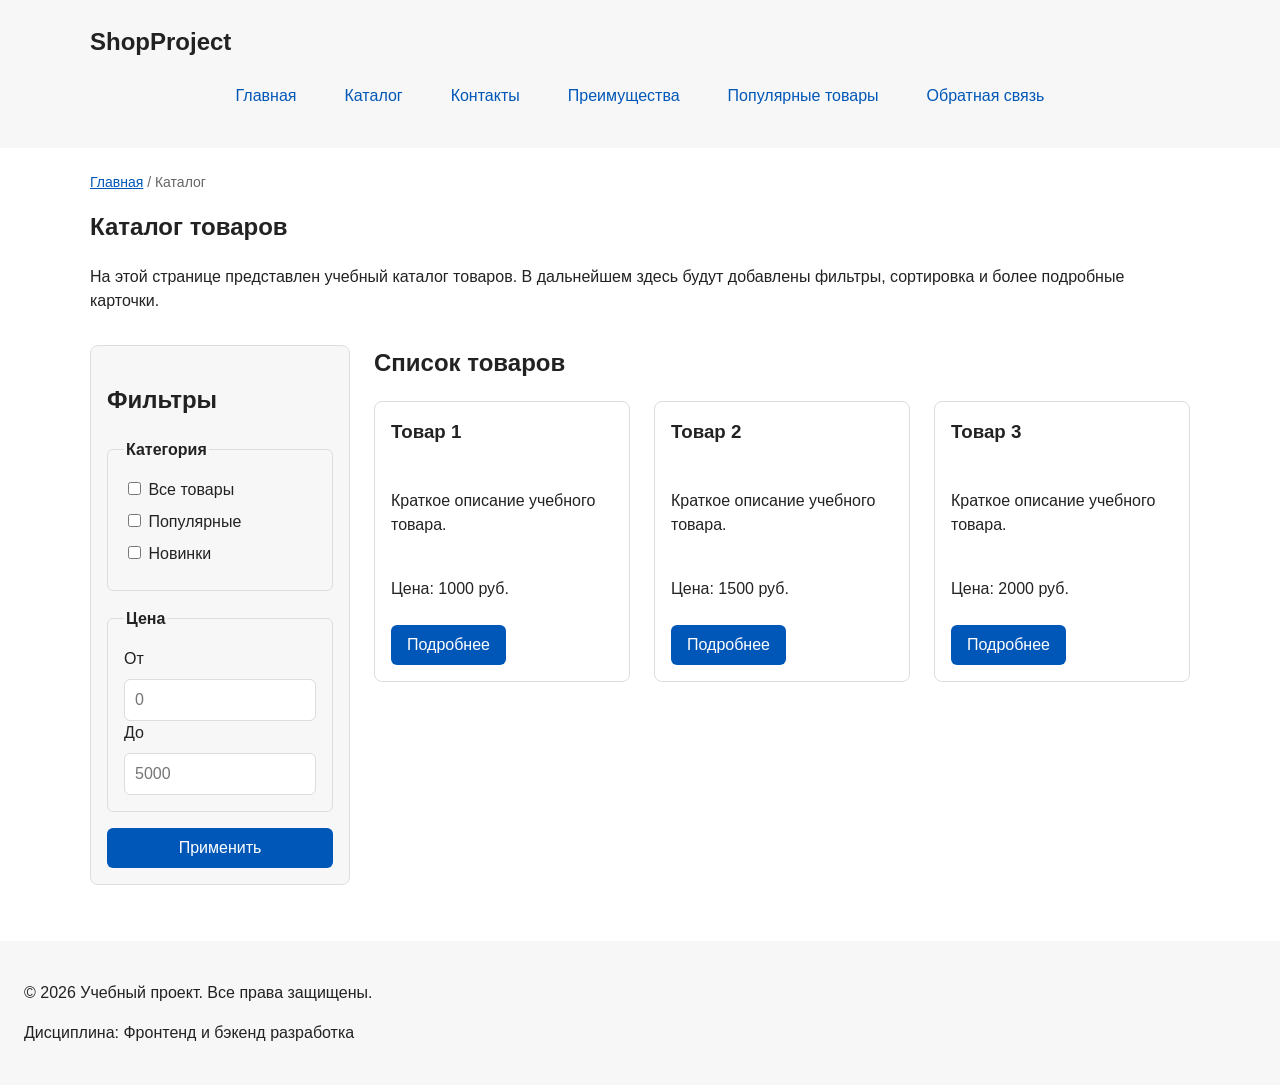
==== catalog.html @ 2428afde "refactor: apply BEM naming to CSS classes" ====
<!DOCTYPE html>
<html lang="ru">
<head>
    <meta property="og:type" content="website">
    <meta property="og:title" content="Учебный интернет-магазин">
    <meta property="og:description" content="Учебный frontend-проект интернет-магазина.">
    <meta property="og:image" content="https://voltic-7.github.io/kr1-html-css-shop/images/preview.jpg">

    <meta charset="UTF-8">
    <meta name="viewport" content="width=device-width, initial-scale=1.0">
    <meta name="description" content="Каталог товаров учебного интернет-магазина.">
    <title>Каталог товаров — Учебный интернет-магазин</title>
    <link rel="stylesheet" href="css/style.css">
</head>
<body>
<header>
    <div class="site-header">
        <a class="site-logo" href="index.html">ShopProject</a>

        <nav class="site-nav" aria-label="Основная навигация">
            <ul class="site-nav__list">
                <li class="site-nav__item"><a class="site-nav__link" href="index.html">Главная</a></li>
                <li class="site-nav__item"><a class="site-nav__link" href="catalog.html">Каталог</a></li>
                <li class="site-nav__item"><a class="site-nav__link" href="contacts.html">Контакты</a></li>
                <li class="site-nav__item"><a class="site-nav__link" href="index.html#advantages">Преимущества</a></li>
                <li class="site-nav__item"><a class="site-nav__link" href="index.html#popular">Популярные товары</a></li>
                <li class="site-nav__item"><a class="site-nav__link" href="index.html#contacts">Обратная связь</a></li>
            </ul>
        </nav>
    </div>
</header>

<main>
    <nav class="breadcrumbs" aria-label="Хлебные крошки">
        <a class="breadcrumbs__link" href="index.html">Главная</a>
        <span class="breadcrumbs__current">Каталог</span>
    </nav>

    <section class="section">
        <h1 class="section__title">Каталог товаров</h1>
        <p>
            На этой странице представлен учебный каталог товаров.
            В дальнейшем здесь будут добавлены фильтры, сортировка и более
            подробные карточки.
        </p>
    </section>

    <section class="catalog-layout">
        <aside class="catalog-filters">
            <h2>Фильтры</h2>

            <form class="filters-form" action="#" method="get">
                <fieldset>
                    <legend>Категория</legend>

                    <label class="filters-form__label">
                        <input type="checkbox" name="category" value="all">
                        Все товары
                    </label>

                    <label class="filters-form__label">
                        <input type="checkbox" name="category" value="popular">
                        Популярные
                    </label>

                    <label class="filters-form__label">
                        <input type="checkbox" name="category" value="new">
                        Новинки
                    </label>
                </fieldset>

                <fieldset>
                    <legend>Цена</legend>

                    <label class="filters-form__label" for="price-from">От</label>
                    <input id="price-from" name="price-from" type="number" min="0" placeholder="0">

                    <label class="filters-form__label" for="price-to">До</label>
                    <input id="price-to" name="price-to" type="number" min="0" placeholder="5000">
                </fieldset>

                <button class="button" type="submit">Применить</button>
            </form>
        </aside>

        <section class="catalog-products">
        <h2 class="section__title">Список товаров</h2>

            <div class="products-grid">
                <article class="product-card">
                    <h3 class="product-card__title">Товар 1</h3>
                    <p class="product-card__description">Краткое описание учебного товара.</p>
                    <p class="product-card__price">Цена: 1000 руб.</p>
                    <a class="button" href="index.html#popular">Подробнее</a>
                </article>

                <article class="product-card">
                    <h3 class="product-card__title">Товар 2</h3>
                    <p class="product-card__description">Краткое описание учебного товара.</p>
                    <p class="product-card__price">Цена: 1500 руб.</p>
                    <a class="button" href="index.html#popular">Подробнее</a>
                </article>

                <article class="product-card">
                    <h3 class="product-card__title">Товар 3</h3>
                    <p class="product-card__description">Краткое описание учебного товара.</p>
                    <p class="product-card__price">Цена: 2000 руб.</p>
                    <a class="button" href="index.html#popular">Подробнее</a>
                </article>
            </div>
        </section>
    </section>
</main>

<footer>
    <p>&copy; 2026 Учебный проект. Все права защищены.</p>
    <p>Дисциплина: Фронтенд и бэкенд разработка</p>
</footer>
</body>
</html>
---- css/style.css ----
/* ===============================
   1. Переменные проекта
   =============================== */

:root {
    --color-bg: #ffffff;
    --color-text: #222222;
    --color-muted: #666666;
    --color-primary: #0057b8;
    --color-primary-dark: #003f86;
    --color-border: #dddddd;
    --color-surface: #f7f7f7;
    --color-surface-accent: #eef5ff;
    --color-danger: #b00020;
    --color-success: #168a2f;
    --color-success-bg: #eefaf0;
    --color-white: #ffffff;

    --space-xs: 4px;
    --space-sm: 8px;
    --space-md: 16px;
    --space-lg: 24px;
    --space-xl: 32px;

    --radius-sm: 6px;
    --radius-md: 8px;
    --radius-lg: 12px;

    --container-width: 1100px;
}

/* ===============================
   2. Базовые стили
   =============================== */

* {
    box-sizing: border-box;
}

body {
    margin: 0;
    font-family: Arial, sans-serif;
    line-height: 1.5;
    color: var(--color-text);
    background-color: var(--color-bg);
}

header,
main,
footer {
    padding: var(--space-lg);
}

header {
    background-color: var(--color-surface);
}

footer {
    background-color: var(--color-surface);
}

/* ===============================
   3. Общие элементы интерфейса
   =============================== */

/* Ссылки */
a {
    color: var(--color-primary);
}

a:hover {
    color: var(--color-primary-dark);
}

a:focus-visible {
    outline: 2px solid var(--color-primary);
    outline-offset: 3px;
}

/* Общий класс кнопки. */
.button {
    display: inline-block;
    padding: var(--space-sm) var(--space-md);
    color: var(--color-white);
    background-color: var(--color-primary);
    text-decoration: none;
    border: none;
    border-radius: var(--radius-sm);
    font: inherit;
    cursor: pointer;
}

.button:hover {
    color: var(--color-white);
    background-color: var(--color-primary-dark);
}

.button:focus-visible {
    outline: 2px solid var(--color-primary);
    outline-offset: 3px;
}

.button:disabled {
    opacity: 0.6;
    cursor: not-allowed;
}

.button--secondary {
    color: var(--color-primary);
    background-color: var(--color-white);
    border: 1px solid var(--color-primary);
}

.button--secondary:hover {
    color: var(--color-primary-dark);
    background-color: var(--color-surface-accent);
}

/* ===============================
   4. Компоненты страницы
   =============================== */

/* Ограничиваем ширину содержимого шапки */
.site-header {
    max-width: var(--container-width);
    margin: 0 auto;
}

/* Текстовый логотип */
.site-logo {
    font-size: 24px;
    font-weight: bold;
    text-decoration: none;
    color: var(--color-text);
}

.site-logo:hover {
    color: var(--color-text);
}

/* Убираем маркеры и стандартные отступы у списка меню */
.site-nav__list {
    display: flex;
    flex-wrap: wrap;
    justify-content: center;
    align-items: center;
    gap: var(--space-md);
    padding: 0;
    margin: var(--space-md) 0 0;
    list-style: none;
}


/* Расстояние между пунктами меню */
.site-nav__item {
    margin-bottom: var(--space-sm);
}

/* Ссылки меню. */
.site-nav__link {
    display: inline-block;
    padding: var(--space-sm) var(--space-md);
    color: var(--color-primary);
    text-decoration: none;
    border-radius: var(--radius-sm);
}

.site-nav__link:hover {
    color: var(--color-white);
    background-color: var(--color-primary);
}

/* Hero-блок — первый крупный блок главной страницы */
.hero {
    max-width: var(--container-width);
    margin: 0 auto var(--space-xl);
    padding: var(--space-xl) var(--space-lg);
    background-color: var(--color-surface-accent);
    border-radius: var(--radius-lg);
}

.hero__title {
    margin-top: 0;
}

/* Общий класс для разделов страницы */
.section {
    max-width: var(--container-width);
    margin: 0 auto var(--space-xl);
}

.section__title {
    margin-top: 0;
}

/* Карточка товара — самостоятельный блок */
.product-card {
    margin-bottom: var(--space-md);
    padding: var(--space-md);
    border: 1px solid var(--color-border);
    border-radius: var(--radius-md);
    background-color: var(--color-bg);
}

/* Рамка подсвечивается, показывая, что с карточкой можно взаимодействовать */
.product-card:hover {
    border-color: var(--color-primary);
}

.product-card__title {
    margin-top: 0;
}

/* Дополнительный информационный блок */
.aside-info {
    max-width: var(--container-width);
    margin: 0 auto var(--space-xl);
    padding: var(--space-md);
    border-left: 4px solid var(--color-primary);
    background-color: var(--color-surface);
}

.aside-info__title {
    margin-top: 0;
}

/* ===============================
   5. Форма и модальное окно
   =============================== */

/* Модальное окно заявки. */
.order-dialog {
    width: min(100% - 32px, 560px);
    padding: var(--space-lg);
    border: none;
    border-radius: var(--radius-lg);
}

.order-dialog__title {
    margin-top: 0;
}

/* Затемнение фона за модальным окном */
.order-dialog::backdrop {
    background-color: rgba(0, 0, 0, 0.5);
}

/* Каждое поле формы получает нижний отступ */
.order-form__field {
    margin-bottom: var(--space-md);
}

/* Подпись поля располагается над самим полем */
.order-form__label {
    display: block;
    margin-bottom: var(--space-xs);
}

/* Основные поля формы занимают всю ширину окна */
.order-form__control {
    width: 100%;
    padding: 10px 12px;
    border: 1px solid var(--color-border);
    border-radius: var(--radius-sm);
    font: inherit;
}

/* Флажок согласия не должен растягиваться на всю ширину */
.order-form__field input[type="checkbox"] {
    width: auto;
}

/* Подсказка о формате телефона */
.order-form__hint {
    display: block;
    margin-top: var(--space-xs);
    color: var(--color-muted);
}

/* Реакция поля на наведение мыши */
.order-form__control:hover {
    border-color: var(--color-primary);
}

/* Видимый фокус для навигации с клавиатуры */
.order-form__control:focus-visible,
.order-form__button:focus-visible {
    outline: 2px solid var(--color-primary);
    outline-offset: 3px;
}

/* Подсветка ошибочных полей. */
.order-form__field [aria-invalid="true"],
.order-form__field [aria-invalid="true"]:hover {
    border-color: var(--color-danger);
}

/* Кнопки формы располагаются в одну строку */
.order-form__actions {
    display: flex;
    gap: var(--space-md);
    margin-top: var(--space-lg);
}

/* Сообщение об успешной отправке заявки */
.success-message {
    max-width: var(--container-width);
    margin: var(--space-lg) auto;
    padding: var(--space-md);
    border-left: 4px solid var(--color-success);
    background-color: var(--color-success-bg);
}

.breadcrumbs {
    max-width: var(--container-width);
    margin: 0 auto var(--space-md);
    font-size: 14px;
    color: var(--color-muted);
}

.breadcrumbs__link {
    color: var(--color-primary);
}

.breadcrumbs__current::before {
    content: " / ";
    color: var(--color-muted);
}

html {
    scroll-behavior: smooth;
}

:target {
    outline: 2px dashed var(--color-primary);
    outline-offset: 4px;
}

.products-grid {
    display: grid;
    grid-template-columns: repeat(3, 1fr);
    gap: var(--space-lg);
}

.product-card {
    display: flex;
    flex-direction: column;
    gap: var(--space-sm);
    margin-bottom: 0;
    padding: var(--space-md);
    border: 1px solid var(--color-border);
    border-radius: var(--radius-md);
    background-color: var(--color-bg);
}

.product-card .button {
    margin-top: auto;
    align-self: flex-start;
}

.catalog-layout {
    max-width: var(--container-width);
    margin: 0 auto var(--space-xl);
    display: grid;
    grid-template-columns: 260px 1fr;
    grid-template-areas: "filters products";
    gap: var(--space-lg);
}

.catalog-filters {
    grid-area: filters;
    padding: var(--space-md);
    border: 1px solid var(--color-border);
    border-radius: var(--radius-md);
    background-color: var(--color-surface);
}

.catalog-products {
    grid-area: products;
}

.filters-form {
    display: grid;
    gap: var(--space-md);
}

.filters-form fieldset {
    margin: 0;
    padding: var(--space-md);
    border: 1px solid var(--color-border);
    border-radius: var(--radius-sm);
}

.filters-form legend {
    font-weight: 700;
}

.filters-form__label {
    display: block;
    margin-bottom: var(--space-sm);
}

.filters-form input[type="number"] {
    width: 100%;
    padding: 8px 10px;
    border: 1px solid var(--color-border);
    border-radius: var(--radius-sm);
    font: inherit;
}
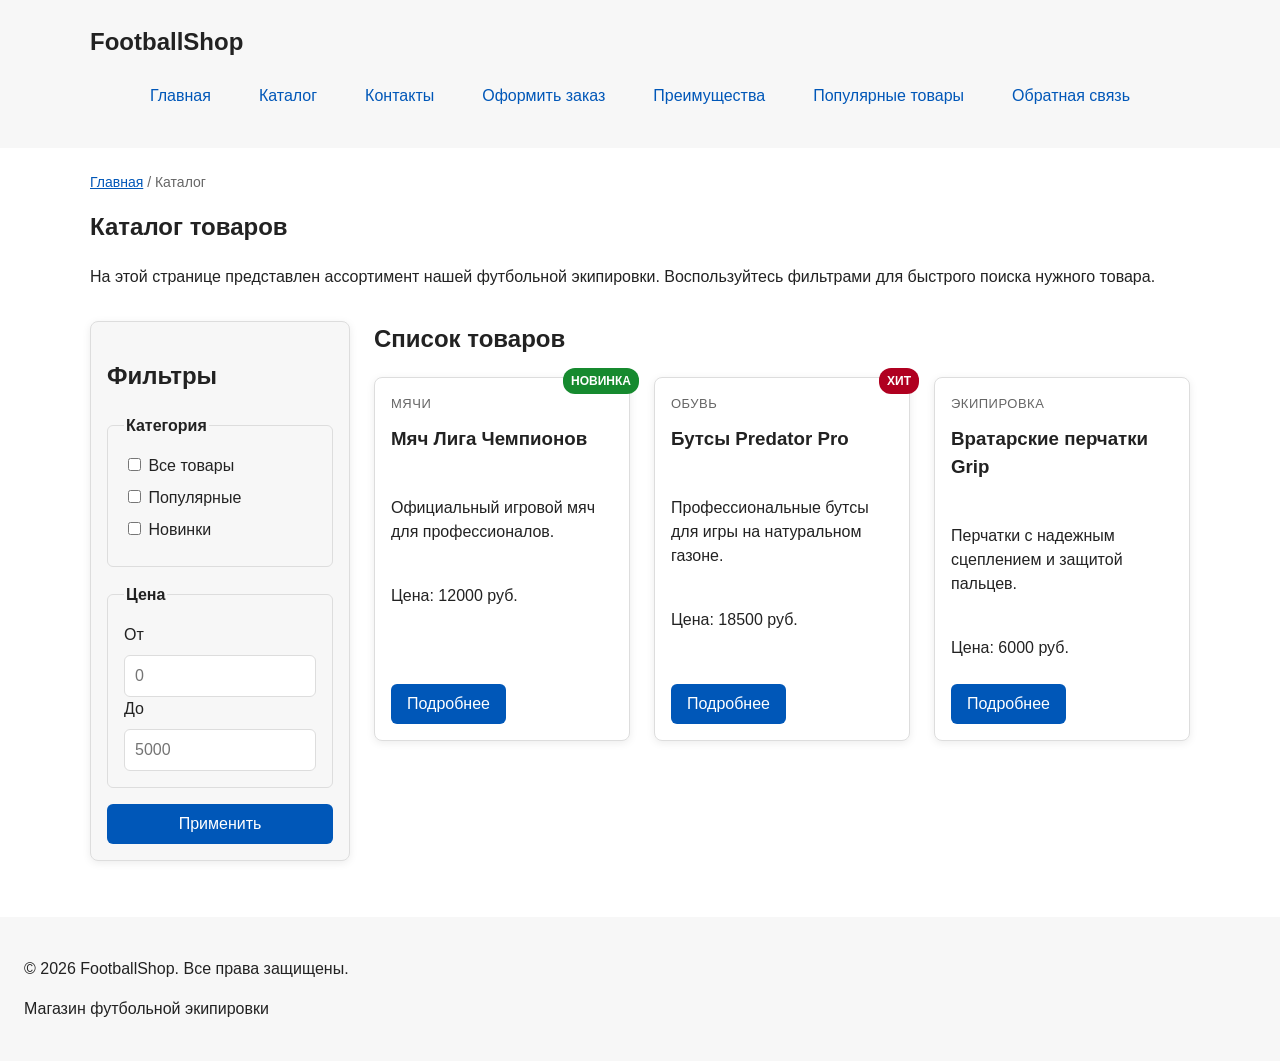
==== commit f14f55a5: "add v1 edits" ====
--- a/catalog.html
+++ b/catalog.html
@@ -2,26 +2,27 @@
 <html lang="ru">
 <head>
     <meta property="og:type" content="website">
-    <meta property="og:title" content="Учебный интернет-магазин">
-    <meta property="og:description" content="Учебный frontend-проект интернет-магазина.">
+    <meta property="og:title" content="Футбольный интернет-магазин">
+    <meta property="og:description" content="Магазин футбольной экипировки и инвентаря.">
     <meta property="og:image" content="https://voltic-7.github.io/kr1-html-css-shop/images/preview.jpg">
 
     <meta charset="UTF-8">
     <meta name="viewport" content="width=device-width, initial-scale=1.0">
-    <meta name="description" content="Каталог товаров учебного интернет-магазина.">
-    <title>Каталог товаров — Учебный интернет-магазин</title>
+    <meta name="description" content="Каталог товаров футбольного магазина.">
+    <title>Каталог товаров — Футбольный магазин</title>
     <link rel="stylesheet" href="css/style.css">
 </head>
-<body>
+<body id="top">
 <header>
     <div class="site-header">
-        <a class="site-logo" href="index.html">ShopProject</a>
+        <a class="site-logo" href="index.html">FootballShop</a>
 
         <nav class="site-nav" aria-label="Основная навигация">
             <ul class="site-nav__list">
                 <li class="site-nav__item"><a class="site-nav__link" href="index.html">Главная</a></li>
                 <li class="site-nav__item"><a class="site-nav__link" href="catalog.html">Каталог</a></li>
                 <li class="site-nav__item"><a class="site-nav__link" href="contacts.html">Контакты</a></li>
+                <li class="site-nav__item"><a class="site-nav__link" href="order.html">Оформить заказ</a></li>
                 <li class="site-nav__item"><a class="site-nav__link" href="index.html#advantages">Преимущества</a></li>
                 <li class="site-nav__item"><a class="site-nav__link" href="index.html#popular">Популярные товары</a></li>
                 <li class="site-nav__item"><a class="site-nav__link" href="index.html#contacts">Обратная связь</a></li>
@@ -39,9 +40,8 @@
     <section class="section">
         <h1 class="section__title">Каталог товаров</h1>
         <p>
-            На этой странице представлен учебный каталог товаров.
-            В дальнейшем здесь будут добавлены фильтры, сортировка и более
-            подробные карточки.
+            На этой странице представлен ассортимент нашей футбольной экипировки.
+            Воспользуйтесь фильтрами для быстрого поиска нужного товара.
         </p>
     </section>
 
@@ -88,23 +88,28 @@
 
             <div class="products-grid">
                 <article class="product-card">
-                    <h3 class="product-card__title">Товар 1</h3>
-                    <p class="product-card__description">Краткое описание учебного товара.</p>
-                    <p class="product-card__price">Цена: 1000 руб.</p>
+                    <span class="product-card__badge product-card__badge--new">Новинка</span>
+                    <div class="product-card__category">Мячи</div>
+                    <h3 class="product-card__title">Мяч Лига Чемпионов</h3>
+                    <p class="product-card__description">Официальный игровой мяч для профессионалов.</p>
+                    <p class="product-card__price">Цена: 12000 руб.</p>
                     <a class="button" href="index.html#popular">Подробнее</a>
                 </article>
 
                 <article class="product-card">
-                    <h3 class="product-card__title">Товар 2</h3>
-                    <p class="product-card__description">Краткое описание учебного товара.</p>
-                    <p class="product-card__price">Цена: 1500 руб.</p>
+                    <span class="product-card__badge">Хит</span>
+                    <div class="product-card__category">Обувь</div>
+                    <h3 class="product-card__title">Бутсы Predator Pro</h3>
+                    <p class="product-card__description">Профессиональные бутсы для игры на натуральном газоне.</p>
+                    <p class="product-card__price">Цена: 18500 руб.</p>
                     <a class="button" href="index.html#popular">Подробнее</a>
                 </article>
 
                 <article class="product-card">
-                    <h3 class="product-card__title">Товар 3</h3>
-                    <p class="product-card__description">Краткое описание учебного товара.</p>
-                    <p class="product-card__price">Цена: 2000 руб.</p>
+                    <div class="product-card__category">Экипировка</div>
+                    <h3 class="product-card__title">Вратарские перчатки Grip</h3>
+                    <p class="product-card__description">Перчатки с надежным сцеплением и защитой пальцев.</p>
+                    <p class="product-card__price">Цена: 6000 руб.</p>
                     <a class="button" href="index.html#popular">Подробнее</a>
                 </article>
             </div>
@@ -113,8 +118,10 @@
 </main>
 
 <footer>
-    <p>&copy; 2026 Учебный проект. Все права защищены.</p>
-    <p>Дисциплина: Фронтенд и бэкенд разработка</p>
+    <p>&copy; 2026 FootballShop. Все права защищены.</p>
+    <p>Магазин футбольной экипировки</p>
 </footer>
+
+<a href="#top" class="scroll-top" aria-label="Вернуться наверх">↑</a>
 </body>
 </html>
--- a/css/style.css
+++ b/css/style.css
@@ -408,3 +408,151 @@
     font: inherit;
 }
 
+
+/* ===============================
+   6. Самостоятельная доработка
+   =============================== */
+
+:root {
+    --shadow-sm: 0 2px 8px rgba(0,0,0,0.08);
+    --shadow-md: 0 8px 16px rgba(0,0,0,0.12);
+    --transition-fast: 0.25s ease-in-out;
+}
+
+/* Улучшение карточек: бейджи, тени, плавность */
+.product-card {
+    position: relative;
+    box-shadow: var(--shadow-sm);
+    transition: transform var(--transition-fast), box-shadow var(--transition-fast);
+}
+
+.product-card:hover {
+    transform: translateY(-4px);
+    box-shadow: var(--shadow-md);
+}
+
+.product-card__badge {
+    position: absolute;
+    top: -10px;
+    right: -10px;
+    background-color: var(--color-danger, #d93025);
+    color: #fff;
+    padding: 4px 8px;
+    border-radius: 12px;
+    font-size: 12px;
+    font-weight: bold;
+    text-transform: uppercase;
+}
+
+.product-card__badge--new {
+    background-color: var(--color-success, #188038);
+}
+
+.product-card__category {
+    font-size: 13px;
+    color: var(--color-muted);
+    text-transform: uppercase;
+    letter-spacing: 0.5px;
+    margin-bottom: var(--space-xs);
+}
+
+/* Sticky-фильтр */
+.catalog-filters {
+    position: sticky;
+    top: 20px;
+    align-self: start;
+    box-shadow: var(--shadow-sm);
+}
+
+/* FAQ Блок */
+.faq {
+    display: grid;
+    gap: var(--space-md);
+}
+.faq__item {
+    border: 1px solid var(--color-border);
+    border-radius: var(--radius-md);
+    padding: var(--space-md);
+    background-color: var(--color-bg);
+    box-shadow: var(--shadow-sm);
+}
+.faq__question {
+    margin: 0 0 var(--space-sm) 0;
+    font-size: 18px;
+    color: var(--color-primary);
+}
+.faq__answer {
+    margin: 0;
+    color: var(--color-text);
+    line-height: 1.5;
+}
+
+/* Отзывы */
+.reviews-grid {
+    display: grid;
+    grid-template-columns: repeat(auto-fit, minmax(250px, 1fr));
+    gap: var(--space-lg);
+}
+.review-card {
+    padding: var(--space-md);
+    border-radius: var(--radius-md);
+    background-color: var(--color-surface-accent);
+    box-shadow: var(--shadow-sm);
+}
+.review-card__author {
+    font-weight: bold;
+    margin-bottom: var(--space-xs);
+}
+.review-card__text {
+    font-style: italic;
+    color: var(--color-text);
+}
+
+/* Кнопка наверх */
+.scroll-top {
+    position: fixed;
+    bottom: 20px;
+    right: 20px;
+    background-color: var(--color-primary);
+    color: #fff;
+    width: 44px;
+    height: 44px;
+    border-radius: 50%;
+    display: flex;
+    align-items: center;
+    justify-content: center;
+    text-decoration: none;
+    box-shadow: var(--shadow-md);
+    opacity: 0.8;
+    transition: opacity var(--transition-fast), transform var(--transition-fast);
+    z-index: 100;
+}
+.scroll-top:hover {
+    opacity: 1;
+    transform: scale(1.1);
+    color: #fff;
+}
+
+/* Анимация модального окна */
+.order-dialog {
+    opacity: 0;
+    transform: scale(0.95);
+    transition: opacity 0.3s ease, transform 0.3s ease;
+}
+.order-dialog[open] {
+    opacity: 1;
+    transform: scale(1);
+}
+
+/* Поведение кнопки наверх */
+.scroll-top {
+    opacity: 0;
+    pointer-events: none;
+}
+.scroll-top.is-visible {
+    opacity: 0.8;
+    pointer-events: auto;
+}
+.scroll-top.is-visible:hover {
+    opacity: 1;
+}
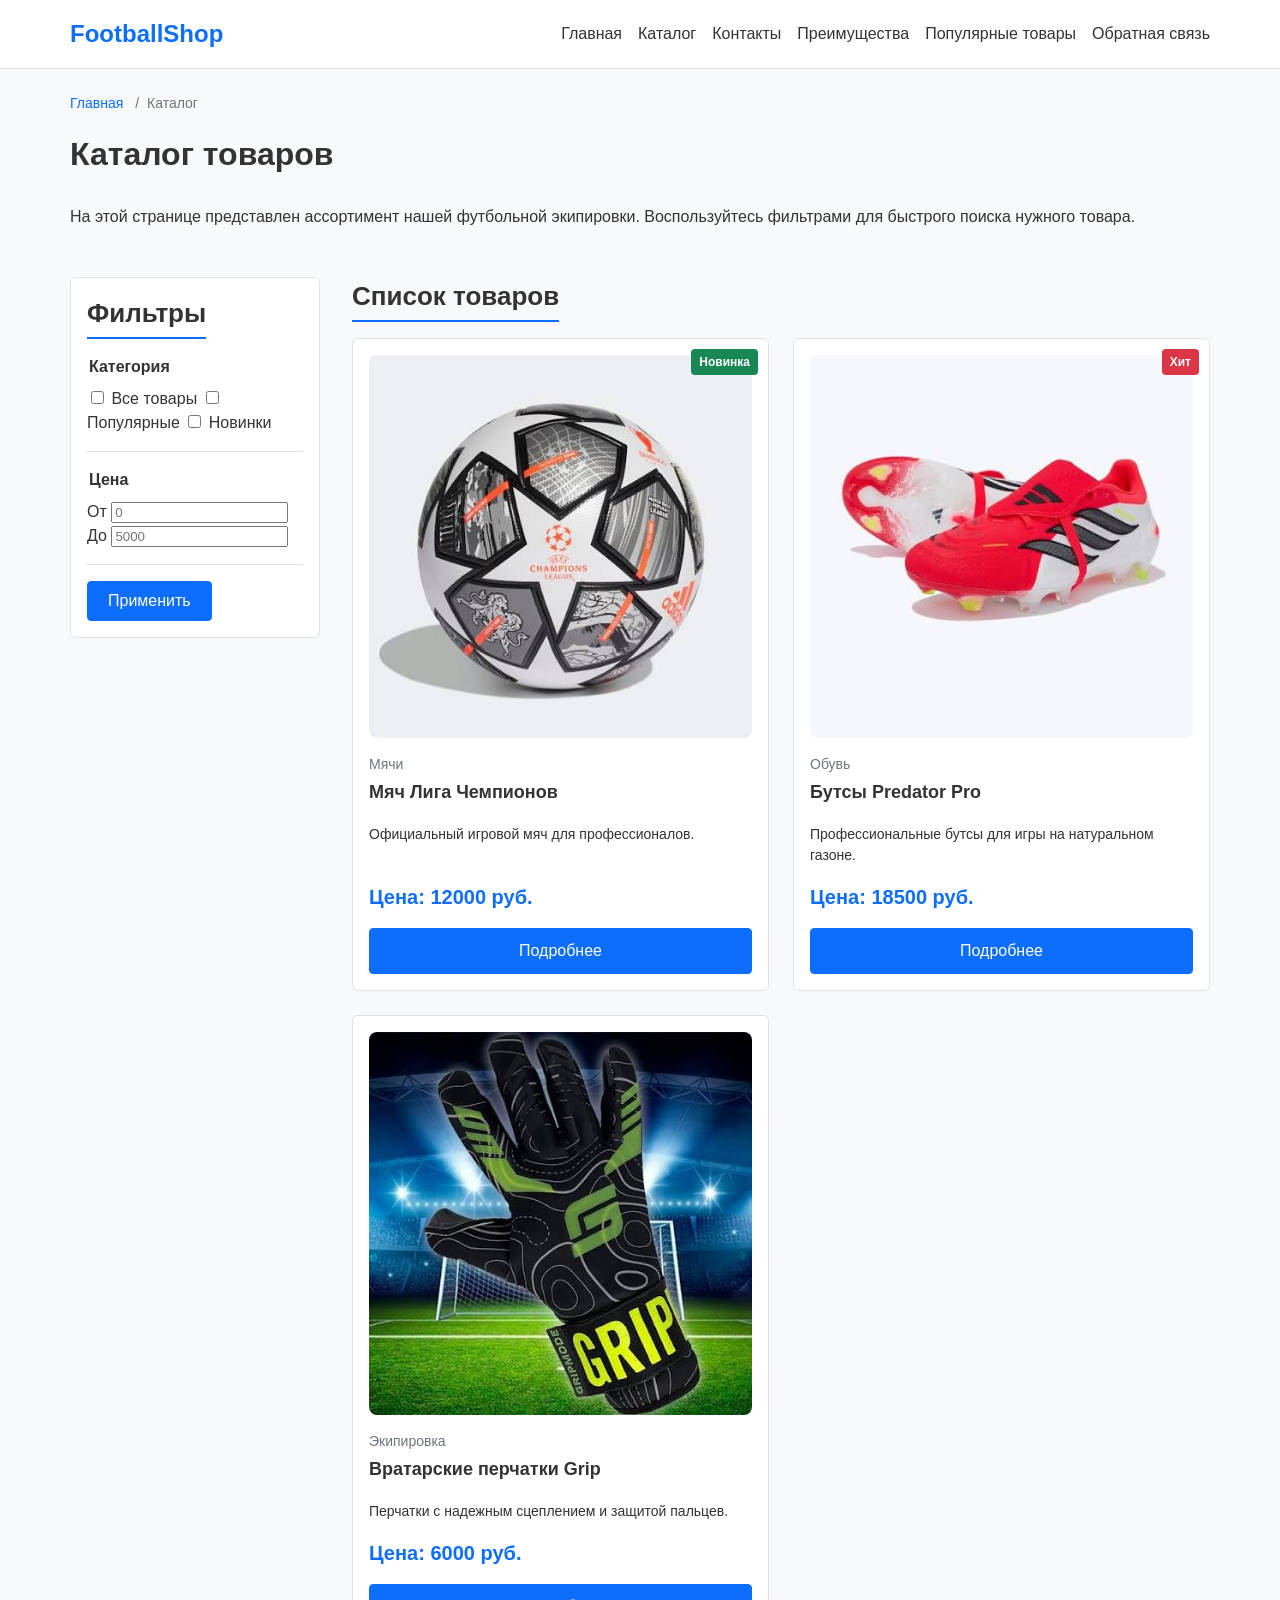
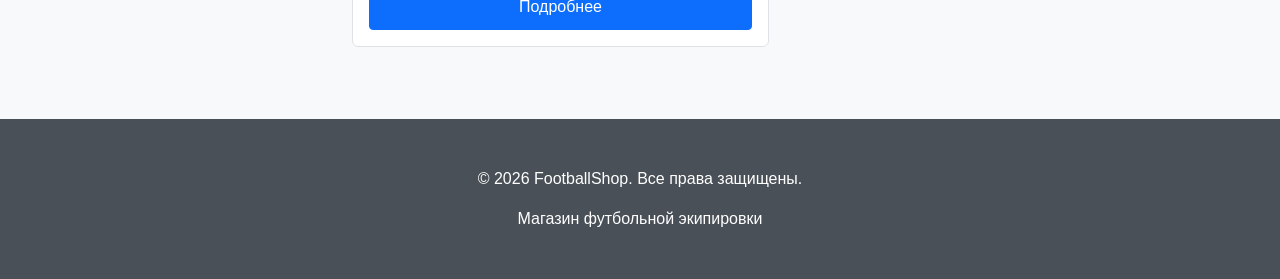
==== commit 1cdf7093: "add for kr1" ====
--- a/catalog.html
+++ b/catalog.html
@@ -22,7 +22,6 @@
                 <li class="site-nav__item"><a class="site-nav__link" href="index.html">Главная</a></li>
                 <li class="site-nav__item"><a class="site-nav__link" href="catalog.html">Каталог</a></li>
                 <li class="site-nav__item"><a class="site-nav__link" href="contacts.html">Контакты</a></li>
-                <li class="site-nav__item"><a class="site-nav__link" href="order.html">Оформить заказ</a></li>
                 <li class="site-nav__item"><a class="site-nav__link" href="index.html#advantages">Преимущества</a></li>
                 <li class="site-nav__item"><a class="site-nav__link" href="index.html#popular">Популярные товары</a></li>
                 <li class="site-nav__item"><a class="site-nav__link" href="index.html#contacts">Обратная связь</a></li>
@@ -89,28 +88,31 @@
             <div class="products-grid">
                 <article class="product-card">
                     <span class="product-card__badge product-card__badge--new">Новинка</span>
+                    <img src="images/ball.jpg" alt="Мяч Лига Чемпионов" style="width: 100%; height: auto; border-radius: 8px;">
                     <div class="product-card__category">Мячи</div>
                     <h3 class="product-card__title">Мяч Лига Чемпионов</h3>
                     <p class="product-card__description">Официальный игровой мяч для профессионалов.</p>
                     <p class="product-card__price">Цена: 12000 руб.</p>
-                    <a class="button" href="index.html#popular">Подробнее</a>
+                    <a class="button" href="product.html">Подробнее</a>
                 </article>
 
                 <article class="product-card">
                     <span class="product-card__badge">Хит</span>
+                    <img src="images/boots.jpg" alt="Бутсы Predator Pro" style="width: 100%; height: auto; border-radius: 8px;">
                     <div class="product-card__category">Обувь</div>
                     <h3 class="product-card__title">Бутсы Predator Pro</h3>
                     <p class="product-card__description">Профессиональные бутсы для игры на натуральном газоне.</p>
                     <p class="product-card__price">Цена: 18500 руб.</p>
-                    <a class="button" href="index.html#popular">Подробнее</a>
+                    <a class="button" href="product.html">Подробнее</a>
                 </article>
 
                 <article class="product-card">
+                    <img src="images/hands.jpg" alt="Вратарские перчатки Grip" style="width: 100%; height: auto; border-radius: 8px;">
                     <div class="product-card__category">Экипировка</div>
                     <h3 class="product-card__title">Вратарские перчатки Grip</h3>
                     <p class="product-card__description">Перчатки с надежным сцеплением и защитой пальцев.</p>
                     <p class="product-card__price">Цена: 6000 руб.</p>
-                    <a class="button" href="index.html#popular">Подробнее</a>
+                    <a class="button" href="product.html">Подробнее</a>
                 </article>
             </div>
         </section>
--- a/css/style.css
+++ b/css/style.css
@@ -1,103 +1,132 @@
 /* ===============================
    1. Переменные проекта
    =============================== */
-
 :root {
-    --color-bg: #ffffff;
-    --color-text: #222222;
-    --color-muted: #666666;
-    --color-primary: #0057b8;
-    --color-primary-dark: #003f86;
-    --color-border: #dddddd;
-    --color-surface: #f7f7f7;
-    --color-surface-accent: #eef5ff;
-    --color-danger: #b00020;
-    --color-success: #168a2f;
-    --color-success-bg: #eefaf0;
+    /* Классическая светлая палитра */
+    --color-bg: #f8f9fa;
+    --color-text: #333333;
+    --color-muted: #6c757d;
+    --color-primary: #0d6efd; /* Классический синий */
+    --color-primary-dark: #0a58ca;
+    --color-secondary: #495057;
+    --color-border: #dee2e6;
+    --color-surface: #ffffff;
+    --color-danger: #dc3545;
+    --color-success: #198754;
+    --color-success-bg: #d1e7dd;
     --color-white: #ffffff;
 
+    /* Отступы */
     --space-xs: 4px;
     --space-sm: 8px;
     --space-md: 16px;
     --space-lg: 24px;
     --space-xl: 32px;
-
-    --radius-sm: 6px;
-    --radius-md: 8px;
-    --radius-lg: 12px;
-
-    --container-width: 1100px;
+    --space-xxl: 48px;
+
+    /* Скругления - простые */
+    --radius-sm: 4px;
+    --radius-md: 6px;
+    --radius-lg: 8px;
+
+    /* Простые тени */
+    --shadow-sm: 0 1px 3px rgba(0,0,0,0.1);
+    --shadow-md: 0 4px 6px rgba(0,0,0,0.1);
+
+    /* Анимации */
+    --transition-fast: 0.2s ease-in-out;
+
+    --container-width: 1140px;
 }
 
 /* ===============================
    2. Базовые стили
    =============================== */
-
 * {
     box-sizing: border-box;
 }
 
+html {
+    scroll-behavior: smooth;
+}
+
 body {
     margin: 0;
-    font-family: Arial, sans-serif;
+    font-family: Arial, Helvetica, sans-serif;
     line-height: 1.5;
     color: var(--color-text);
     background-color: var(--color-bg);
 }
 
-header,
-main,
+h1, h2, h3, h4, h5, h6 {
+    font-weight: bold;
+    color: var(--color-text);
+    margin-top: 0;
+}
+
+h1 {
+    font-size: 32px;
+}
+
+h2 {
+    font-size: 26px;
+    margin-bottom: var(--space-md);
+    border-bottom: 2px solid var(--color-primary);
+    display: inline-block;
+    padding-bottom: var(--space-xs);
+}
+
+/* Лэйаут */
+header {
+    background-color: var(--color-surface);
+    border-bottom: 1px solid var(--color-border);
+    padding: var(--space-md) var(--space-lg);
+}
+
+main {
+    padding: var(--space-lg) var(--space-lg);
+}
+
 footer {
-    padding: var(--space-lg);
-}
-
-header {
-    background-color: var(--color-surface);
-}
-
-footer {
-    background-color: var(--color-surface);
+    background-color: var(--color-secondary);
+    color: var(--color-white);
+    padding: var(--space-xl) var(--space-lg);
+    text-align: center;
 }
 
 /* ===============================
    3. Общие элементы интерфейса
    =============================== */
-
-/* Ссылки */
 a {
     color: var(--color-primary);
+    text-decoration: none;
 }
 
 a:hover {
     color: var(--color-primary-dark);
-}
-
-a:focus-visible {
-    outline: 2px solid var(--color-primary);
-    outline-offset: 3px;
-}
-
-/* Общий класс кнопки. */
+    text-decoration: underline;
+}
+
 .button {
-    display: inline-block;
-    padding: var(--space-sm) var(--space-md);
+    display: inline-flex;
+    align-items: center;
+    justify-content: center;
+    padding: 10px 20px;
+    font-size: 16px;
     color: var(--color-white);
     background-color: var(--color-primary);
     text-decoration: none;
-    border: none;
+    border: 1px solid var(--color-primary);
     border-radius: var(--radius-sm);
-    font: inherit;
     cursor: pointer;
+    transition: background-color var(--transition-fast);
 }
 
 .button:hover {
+    background-color: var(--color-primary-dark);
+    border-color: var(--color-primary-dark);
     color: var(--color-white);
-    background-color: var(--color-primary-dark);
-}
-
-.button:focus-visible {
-    outline: 2px solid var(--color-primary);
-    outline-offset: 3px;
+    text-decoration: none;
 }
 
 .button:disabled {
@@ -105,212 +134,332 @@
     cursor: not-allowed;
 }
 
-.button--secondary {
-    color: var(--color-primary);
-    background-color: var(--color-white);
-    border: 1px solid var(--color-primary);
-}
-
-.button--secondary:hover {
-    color: var(--color-primary-dark);
-    background-color: var(--color-surface-accent);
-}
-
 /* ===============================
    4. Компоненты страницы
    =============================== */
 
-/* Ограничиваем ширину содержимого шапки */
+/* Шапка */
 .site-header {
     max-width: var(--container-width);
     margin: 0 auto;
-}
-
-/* Текстовый логотип */
+    display: flex;
+    align-items: center;
+    justify-content: space-between;
+    flex-wrap: wrap;
+    gap: var(--space-md);
+}
+
 .site-logo {
     font-size: 24px;
     font-weight: bold;
-    text-decoration: none;
-    color: var(--color-text);
+    color: var(--color-primary);
+    text-decoration: none;
 }
 
 .site-logo:hover {
-    color: var(--color-text);
-}
-
-/* Убираем маркеры и стандартные отступы у списка меню */
+    text-decoration: none;
+}
+
 .site-nav__list {
     display: flex;
     flex-wrap: wrap;
-    justify-content: center;
     align-items: center;
     gap: var(--space-md);
     padding: 0;
-    margin: var(--space-md) 0 0;
+    margin: 0;
     list-style: none;
 }
 
-
-/* Расстояние между пунктами меню */
-.site-nav__item {
-    margin-bottom: var(--space-sm);
-}
-
-/* Ссылки меню. */
 .site-nav__link {
-    display: inline-block;
-    padding: var(--space-sm) var(--space-md);
+    color: var(--color-text);
+    font-weight: normal;
+}
+
+.site-nav__link:hover {
     color: var(--color-primary);
     text-decoration: none;
-    border-radius: var(--radius-sm);
-}
-
-.site-nav__link:hover {
-    color: var(--color-white);
-    background-color: var(--color-primary);
-}
-
-/* Hero-блок — первый крупный блок главной страницы */
+}
+
+/* Hero блок */
 .hero {
     max-width: var(--container-width);
     margin: 0 auto var(--space-xl);
-    padding: var(--space-xl) var(--space-lg);
-    background-color: var(--color-surface-accent);
-    border-radius: var(--radius-lg);
+    padding: var(--space-xxl) var(--space-xl);
+    background-color: var(--color-surface);
+    border: 1px solid var(--color-border);
+    border-radius: var(--radius-md);
+    text-align: center;
 }
 
 .hero__title {
-    margin-top: 0;
-}
-
-/* Общий класс для разделов страницы */
+    color: var(--color-text);
+    margin-bottom: var(--space-md);
+    border: none;
+}
+
+.hero p {
+    font-size: 18px;
+    max-width: 600px;
+    margin: 0 auto var(--space-xl);
+    color: var(--color-muted);
+}
+
+/* Секции */
 .section {
     max-width: var(--container-width);
-    margin: 0 auto var(--space-xl);
-}
-
-.section__title {
+    margin: 0 auto var(--space-xxl);
+}
+
+/* Список преимуществ */
+.advantages-list {
+    padding-left: 20px;
+    font-size: 16px;
+}
+
+.advantages-list li {
+    margin-bottom: var(--space-sm);
+}
+
+/* Карточки товаров */
+.products-grid {
+    display: grid;
+    grid-template-columns: repeat(auto-fill, minmax(280px, 1fr));
+    gap: var(--space-lg);
+}
+
+.product-card {
+    display: flex;
+    flex-direction: column;
+    position: relative;
+    padding: var(--space-md);
+    border: 1px solid var(--color-border);
+    border-radius: var(--radius-md);
+    background-color: var(--color-surface);
+    transition: box-shadow var(--transition-fast), transform var(--transition-fast);
+}
+
+.product-card:hover {
+    box-shadow: var(--shadow-md);
+    transform: translateY(-4px);
+}
+
+.product-card img {
+    width: 100%;
+    height: 220px;
+    object-fit: cover;
+    border-radius: var(--radius-sm);
+    margin-bottom: var(--space-md);
+    background-color: var(--color-bg);
+}
+
+.product-card__badge {
+    position: absolute;
+    top: 10px;
+    right: 10px;
+    background-color: var(--color-danger);
+    color: var(--color-white);
+    padding: 4px 8px;
+    border-radius: 4px;
+    font-size: 12px;
+    font-weight: bold;
+}
+
+.product-card__badge--new {
+    background-color: var(--color-success);
+}
+
+.product-card__category {
+    font-size: 14px;
+    color: var(--color-muted);
+    margin-bottom: var(--space-xs);
+}
+
+.product-card__title {
+    font-size: 18px;
     margin-top: 0;
-}
-
-/* Карточка товара — самостоятельный блок */
-.product-card {
+    margin-bottom: var(--space-xs);
+    border: none;
+}
+
+.product-card__description {
+    color: var(--color-text);
+    font-size: 14px;
+    flex-grow: 1;
     margin-bottom: var(--space-md);
+}
+
+.product-card__price {
+    font-size: 20px;
+    font-weight: bold;
+    color: var(--color-primary);
+    margin: 0 0 var(--space-md);
+}
+
+.product-card .button {
+    width: 100%;
+    margin-top: auto;
+}
+
+/* Отзывы */
+.reviews-grid {
+    display: grid;
+    grid-template-columns: repeat(auto-fit, minmax(280px, 1fr));
+    gap: var(--space-lg);
+}
+
+.review-card {
     padding: var(--space-md);
     border: 1px solid var(--color-border);
     border-radius: var(--radius-md);
-    background-color: var(--color-bg);
-}
-
-/* Рамка подсвечивается, показывая, что с карточкой можно взаимодействовать */
-.product-card:hover {
-    border-color: var(--color-primary);
-}
-
-.product-card__title {
-    margin-top: 0;
-}
-
-/* Дополнительный информационный блок */
+    background-color: var(--color-surface);
+}
+
+.review-card__author {
+    font-weight: bold;
+    margin-bottom: var(--space-xs);
+}
+
+.review-card__text {
+    font-style: italic;
+    color: var(--color-muted);
+}
+
+/* FAQ */
+.faq {
+    display: grid;
+    gap: var(--space-md);
+}
+
+.faq__item {
+    border: 1px solid var(--color-border);
+    border-radius: var(--radius-md);
+    padding: var(--space-md);
+    background-color: var(--color-surface);
+}
+
+.faq__question {
+    margin: 0 0 var(--space-sm) 0;
+    font-size: 18px;
+    border: none;
+}
+
+.faq__answer {
+    margin: 0;
+    color: var(--color-text);
+}
+
+/* Aside блок */
 .aside-info {
     max-width: var(--container-width);
-    margin: 0 auto var(--space-xl);
+    margin: 0 auto var(--space-xxl);
     padding: var(--space-md);
     border-left: 4px solid var(--color-primary);
-    background-color: var(--color-surface);
+    background-color: #e9ecef;
 }
 
 .aside-info__title {
     margin-top: 0;
+    font-size: 20px;
+    border: none;
 }
 
 /* ===============================
-   5. Форма и модальное окно
+   5. Формы и модальные окна
    =============================== */
-
-/* Модальное окно заявки. */
 .order-dialog {
-    width: min(100% - 32px, 560px);
+    width: 500px;
+    max-width: 90vw;
     padding: var(--space-lg);
-    border: none;
-    border-radius: var(--radius-lg);
-}
-
-.order-dialog__title {
-    margin-top: 0;
-}
-
-/* Затемнение фона за модальным окном */
+    border: 1px solid var(--color-border);
+    border-radius: var(--radius-md);
+    box-shadow: var(--shadow-md);
+    background-color: var(--color-surface);
+    opacity: 0;
+    transform: scale(0.95);
+    transition: opacity 0.3s ease, transform 0.3s ease;
+}
+
+.order-dialog[open] {
+    opacity: 1;
+    transform: scale(1);
+}
+
 .order-dialog::backdrop {
     background-color: rgba(0, 0, 0, 0.5);
 }
 
-/* Каждое поле формы получает нижний отступ */
+.order-dialog__title {
+    margin: 0 0 var(--space-md) 0;
+    font-size: 22px;
+    border: none;
+}
+
 .order-form__field {
     margin-bottom: var(--space-md);
 }
 
-/* Подпись поля располагается над самим полем */
 .order-form__label {
     display: block;
     margin-bottom: var(--space-xs);
-}
-
-/* Основные поля формы занимают всю ширину окна */
+    font-weight: bold;
+}
+
 .order-form__control {
     width: 100%;
-    padding: 10px 12px;
+    padding: 8px 12px;
     border: 1px solid var(--color-border);
     border-radius: var(--radius-sm);
     font: inherit;
-}
-
-/* Флажок согласия не должен растягиваться на всю ширину */
-.order-form__field input[type="checkbox"] {
-    width: auto;
-}
-
-/* Подсказка о формате телефона */
+    background-color: var(--color-surface);
+}
+
+.order-form__control:focus {
+    outline: none;
+    border-color: var(--color-primary);
+    box-shadow: 0 0 0 2px rgba(13, 110, 253, 0.25);
+}
+
 .order-form__hint {
     display: block;
     margin-top: var(--space-xs);
     color: var(--color-muted);
-}
-
-/* Реакция поля на наведение мыши */
-.order-form__control:hover {
-    border-color: var(--color-primary);
-}
-
-/* Видимый фокус для навигации с клавиатуры */
-.order-form__control:focus-visible,
-.order-form__button:focus-visible {
-    outline: 2px solid var(--color-primary);
-    outline-offset: 3px;
-}
-
-/* Подсветка ошибочных полей. */
-.order-form__field [aria-invalid="true"],
-.order-form__field [aria-invalid="true"]:hover {
+    font-size: 12px;
+}
+
+.order-form__field--checkbox {
+    display: flex;
+    align-items: center;
+    gap: var(--space-sm);
+}
+
+.order-form__field--checkbox input[type="checkbox"] {
+    width: auto;
+}
+
+.order-form__field [aria-invalid="true"] {
     border-color: var(--color-danger);
 }
 
-/* Кнопки формы располагаются в одну строку */
 .order-form__actions {
     display: flex;
+    justify-content: flex-end;
     gap: var(--space-md);
     margin-top: var(--space-lg);
 }
 
-/* Сообщение об успешной отправке заявки */
 .success-message {
     max-width: var(--container-width);
     margin: var(--space-lg) auto;
     padding: var(--space-md);
-    border-left: 4px solid var(--color-success);
+    border-radius: var(--radius-sm);
     background-color: var(--color-success-bg);
-}
-
+    color: var(--color-success);
+    border: 1px solid #badbcc;
+}
+
+/* ===============================
+   6. Навигация и прочее
+   =============================== */
 .breadcrumbs {
     max-width: var(--container-width);
     margin: 0 auto var(--space-md);
@@ -323,236 +472,129 @@
 }
 
 .breadcrumbs__current::before {
-    content: " / ";
+    content: "/";
+    margin: 0 8px;
     color: var(--color-muted);
 }
 
-html {
-    scroll-behavior: smooth;
-}
-
-:target {
-    outline: 2px dashed var(--color-primary);
-    outline-offset: 4px;
-}
-
-.products-grid {
-    display: grid;
-    grid-template-columns: repeat(3, 1fr);
-    gap: var(--space-lg);
-}
-
-.product-card {
-    display: flex;
-    flex-direction: column;
-    gap: var(--space-sm);
-    margin-bottom: 0;
-    padding: var(--space-md);
-    border: 1px solid var(--color-border);
-    border-radius: var(--radius-md);
-    background-color: var(--color-bg);
-}
-
-.product-card .button {
-    margin-top: auto;
-    align-self: flex-start;
-}
-
-.catalog-layout {
-    max-width: var(--container-width);
-    margin: 0 auto var(--space-xl);
-    display: grid;
-    grid-template-columns: 260px 1fr;
-    grid-template-areas: "filters products";
-    gap: var(--space-lg);
-}
-
-.catalog-filters {
-    grid-area: filters;
-    padding: var(--space-md);
-    border: 1px solid var(--color-border);
-    border-radius: var(--radius-md);
-    background-color: var(--color-surface);
-}
-
-.catalog-products {
-    grid-area: products;
-}
-
-.filters-form {
-    display: grid;
-    gap: var(--space-md);
-}
-
-.filters-form fieldset {
-    margin: 0;
-    padding: var(--space-md);
-    border: 1px solid var(--color-border);
-    border-radius: var(--radius-sm);
-}
-
-.filters-form legend {
-    font-weight: 700;
-}
-
-.filters-form__label {
-    display: block;
-    margin-bottom: var(--space-sm);
-}
-
-.filters-form input[type="number"] {
-    width: 100%;
-    padding: 8px 10px;
-    border: 1px solid var(--color-border);
-    border-radius: var(--radius-sm);
-    font: inherit;
-}
-
-
-/* ===============================
-   6. Самостоятельная доработка
-   =============================== */
-
-:root {
-    --shadow-sm: 0 2px 8px rgba(0,0,0,0.08);
-    --shadow-md: 0 8px 16px rgba(0,0,0,0.12);
-    --transition-fast: 0.25s ease-in-out;
-}
-
-/* Улучшение карточек: бейджи, тени, плавность */
-.product-card {
-    position: relative;
-    box-shadow: var(--shadow-sm);
-    transition: transform var(--transition-fast), box-shadow var(--transition-fast);
-}
-
-.product-card:hover {
-    transform: translateY(-4px);
-    box-shadow: var(--shadow-md);
-}
-
-.product-card__badge {
-    position: absolute;
-    top: -10px;
-    right: -10px;
-    background-color: var(--color-danger, #d93025);
-    color: #fff;
-    padding: 4px 8px;
-    border-radius: 12px;
-    font-size: 12px;
-    font-weight: bold;
-    text-transform: uppercase;
-}
-
-.product-card__badge--new {
-    background-color: var(--color-success, #188038);
-}
-
-.product-card__category {
-    font-size: 13px;
-    color: var(--color-muted);
-    text-transform: uppercase;
-    letter-spacing: 0.5px;
-    margin-bottom: var(--space-xs);
-}
-
-/* Sticky-фильтр */
-.catalog-filters {
-    position: sticky;
-    top: 20px;
-    align-self: start;
-    box-shadow: var(--shadow-sm);
-}
-
-/* FAQ Блок */
-.faq {
-    display: grid;
-    gap: var(--space-md);
-}
-.faq__item {
-    border: 1px solid var(--color-border);
-    border-radius: var(--radius-md);
-    padding: var(--space-md);
-    background-color: var(--color-bg);
-    box-shadow: var(--shadow-sm);
-}
-.faq__question {
-    margin: 0 0 var(--space-sm) 0;
-    font-size: 18px;
-    color: var(--color-primary);
-}
-.faq__answer {
-    margin: 0;
-    color: var(--color-text);
-    line-height: 1.5;
-}
-
-/* Отзывы */
-.reviews-grid {
-    display: grid;
-    grid-template-columns: repeat(auto-fit, minmax(250px, 1fr));
-    gap: var(--space-lg);
-}
-.review-card {
-    padding: var(--space-md);
-    border-radius: var(--radius-md);
-    background-color: var(--color-surface-accent);
-    box-shadow: var(--shadow-sm);
-}
-.review-card__author {
-    font-weight: bold;
-    margin-bottom: var(--space-xs);
-}
-.review-card__text {
-    font-style: italic;
-    color: var(--color-text);
-}
-
-/* Кнопка наверх */
 .scroll-top {
     position: fixed;
     bottom: 20px;
     right: 20px;
-    background-color: var(--color-primary);
+    background-color: var(--color-secondary);
     color: #fff;
-    width: 44px;
-    height: 44px;
-    border-radius: 50%;
+    width: 40px;
+    height: 40px;
+    border-radius: 4px;
     display: flex;
     align-items: center;
     justify-content: center;
-    text-decoration: none;
-    box-shadow: var(--shadow-md);
-    opacity: 0.8;
-    transition: opacity var(--transition-fast), transform var(--transition-fast);
-    z-index: 100;
-}
-.scroll-top:hover {
-    opacity: 1;
-    transform: scale(1.1);
-    color: #fff;
-}
-
-/* Анимация модального окна */
-.order-dialog {
-    opacity: 0;
-    transform: scale(0.95);
-    transition: opacity 0.3s ease, transform 0.3s ease;
-}
-.order-dialog[open] {
-    opacity: 1;
-    transform: scale(1);
-}
-
-/* Поведение кнопки наверх */
-.scroll-top {
+    font-size: 20px;
+    text-decoration: none;
     opacity: 0;
     pointer-events: none;
-}
+    transition: opacity var(--transition-fast);
+}
+
 .scroll-top.is-visible {
     opacity: 0.8;
     pointer-events: auto;
 }
-.scroll-top.is-visible:hover {
+
+.scroll-top:hover {
     opacity: 1;
-}
+    text-decoration: none;
+}
+
+/* ===============================
+   7. Каталог и детальная страница
+   =============================== */
+.catalog-layout {
+    max-width: var(--container-width);
+    margin: 0 auto var(--space-xxl);
+    display: grid;
+    grid-template-columns: 250px 1fr;
+    grid-template-areas: "filters products";
+    gap: var(--space-xl);
+}
+
+.catalog-filters {
+    grid-area: filters;
+    padding: var(--space-md);
+    border: 1px solid var(--color-border);
+    border-radius: var(--radius-md);
+    background-color: var(--color-surface);
+    align-self: start;
+    position: sticky;
+    top: 20px;
+}
+
+.filters-form fieldset {
+    margin: 0 0 var(--space-md);
+    padding: 0 0 var(--space-md);
+    border: none;
+    border-bottom: 1px solid var(--color-border);
+}
+
+.filters-form legend {
+    font-weight: bold;
+    margin-bottom: var(--space-sm);
+}
+
+.product-details__layout {
+    display: grid;
+    grid-template-columns: 1fr;
+    gap: var(--space-xl);
+}
+
+@media (min-width: 768px) {
+    .product-details__layout {
+        grid-template-columns: 1fr 1fr;
+    }
+}
+
+.product-details__image-placeholder {
+    background-color: var(--color-bg);
+    border: 1px solid var(--color-border);
+    border-radius: var(--radius-md);
+    min-height: 300px;
+    display: flex;
+    align-items: center;
+    justify-content: center;
+}
+
+.product-details__image-placeholder img {
+    width: 100%;
+    height: 100%;
+    object-fit: cover;
+}
+
+.product-details__price {
+    font-size: 24px;
+    font-weight: bold;
+    color: var(--color-primary);
+}
+
+.product-table {
+    width: 100%;
+    border-collapse: collapse;
+    margin-top: var(--space-lg);
+}
+
+.product-table th, .product-table td {
+    padding: 8px 12px;
+    border-bottom: 1px solid var(--color-border);
+    text-align: left;
+}
+
+.product-table th {
+    background-color: var(--color-bg);
+    font-weight: bold;
+}
+
+@media (max-width: 768px) {
+    .catalog-layout {
+        grid-template-columns: 1fr;
+        grid-template-areas: "filters" "products";
+    }
+}
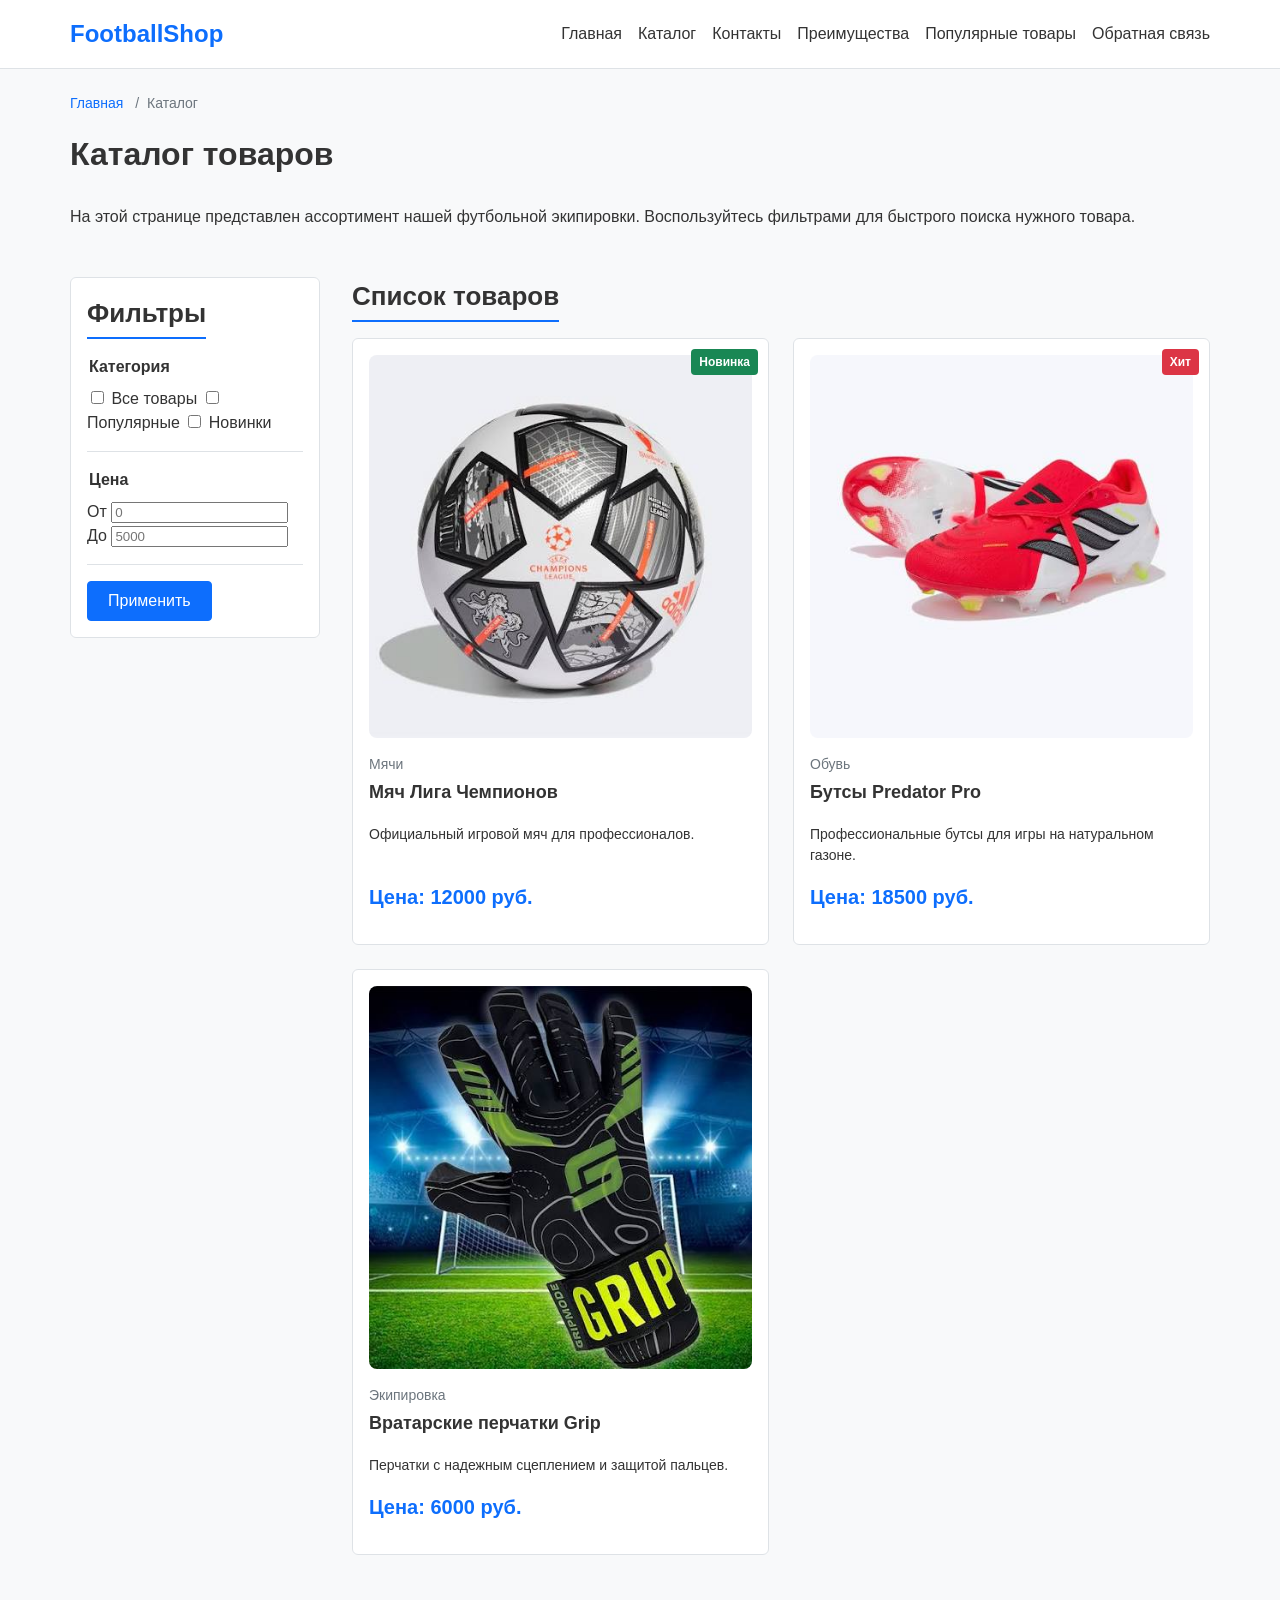
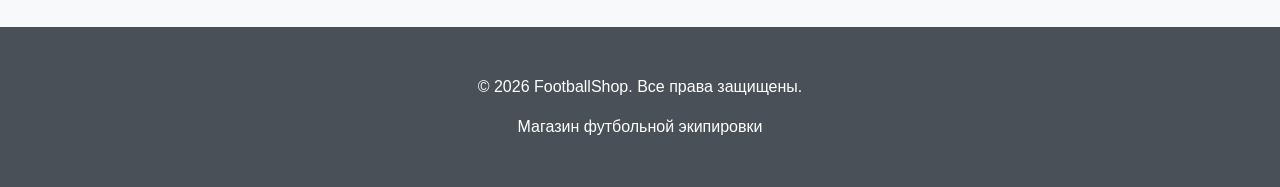
==== commit c312461f: "KR1" ====
--- a/catalog.html
+++ b/catalog.html
@@ -24,7 +24,7 @@
                 <li class="site-nav__item"><a class="site-nav__link" href="contacts.html">Контакты</a></li>
                 <li class="site-nav__item"><a class="site-nav__link" href="index.html#advantages">Преимущества</a></li>
                 <li class="site-nav__item"><a class="site-nav__link" href="index.html#popular">Популярные товары</a></li>
-                <li class="site-nav__item"><a class="site-nav__link" href="index.html#contacts">Обратная связь</a></li>
+                <li class="site-nav__item"><a class="site-nav__link" href="feedback.html">Обратная связь</a></li>
             </ul>
         </nav>
     </div>
@@ -93,7 +93,6 @@
                     <h3 class="product-card__title">Мяч Лига Чемпионов</h3>
                     <p class="product-card__description">Официальный игровой мяч для профессионалов.</p>
                     <p class="product-card__price">Цена: 12000 руб.</p>
-                    <a class="button" href="product.html">Подробнее</a>
                 </article>
 
                 <article class="product-card">
@@ -103,7 +102,6 @@
                     <h3 class="product-card__title">Бутсы Predator Pro</h3>
                     <p class="product-card__description">Профессиональные бутсы для игры на натуральном газоне.</p>
                     <p class="product-card__price">Цена: 18500 руб.</p>
-                    <a class="button" href="product.html">Подробнее</a>
                 </article>
 
                 <article class="product-card">
@@ -112,7 +110,6 @@
                     <h3 class="product-card__title">Вратарские перчатки Grip</h3>
                     <p class="product-card__description">Перчатки с надежным сцеплением и защитой пальцев.</p>
                     <p class="product-card__price">Цена: 6000 руб.</p>
-                    <a class="button" href="product.html">Подробнее</a>
                 </article>
             </div>
         </section>
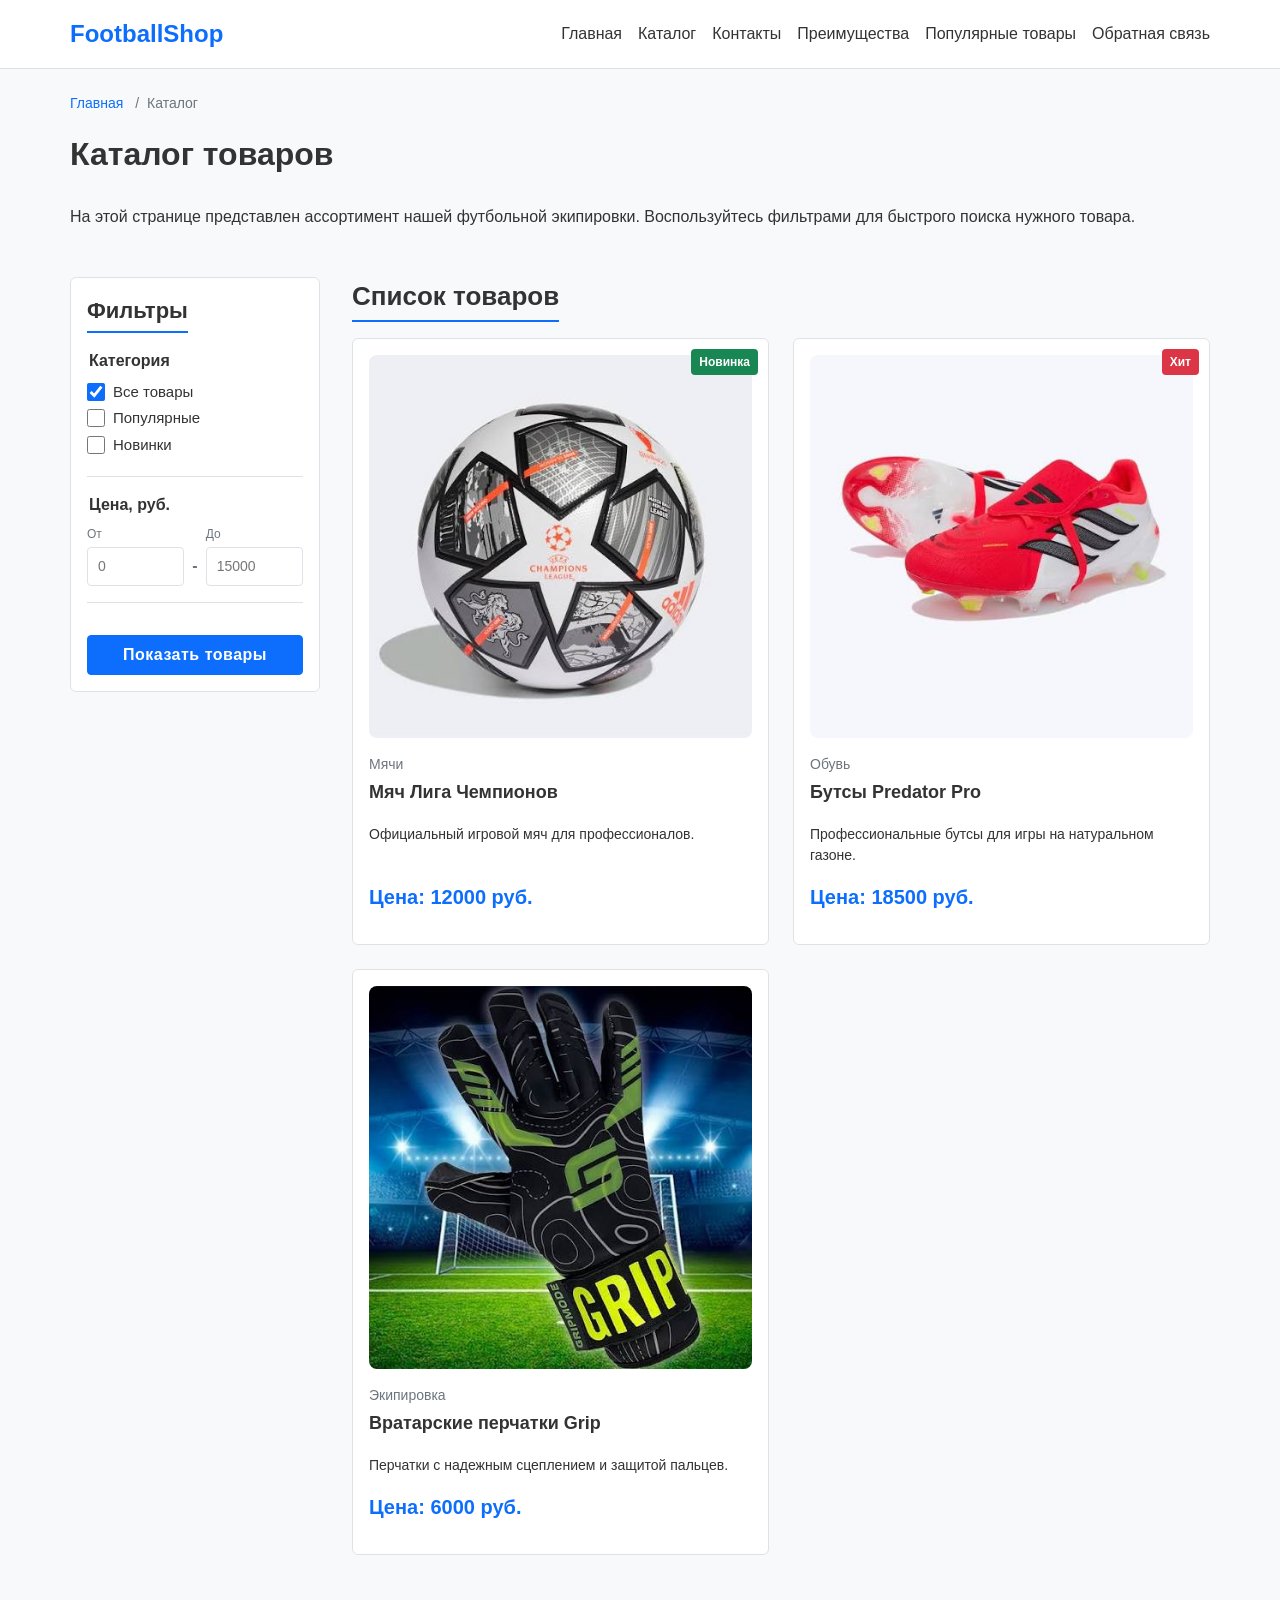
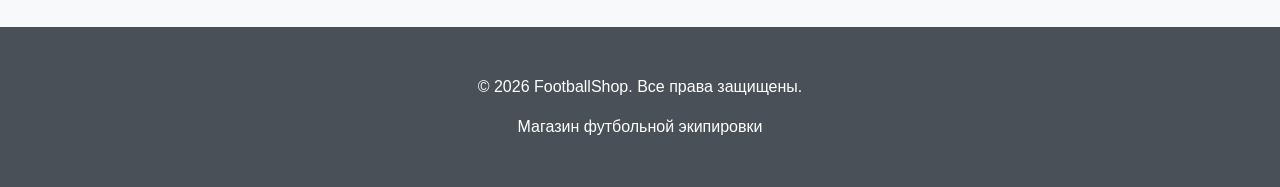
==== commit 8fa34ca3: "edit filters" ====
--- a/catalog.html
+++ b/catalog.html
@@ -49,36 +49,42 @@
             <h2>Фильтры</h2>
 
             <form class="filters-form" action="#" method="get">
-                <fieldset>
-                    <legend>Категория</legend>
+                <fieldset class="filters-form__group">
+                    <legend class="filters-form__legend">Категория</legend>
 
-                    <label class="filters-form__label">
-                        <input type="checkbox" name="category" value="all">
-                        Все товары
+                    <label class="filters-form__checkbox-label">
+                        <input class="filters-form__checkbox" type="checkbox" name="category" value="all" checked>
+                        <span class="filters-form__checkbox-text">Все товары</span>
                     </label>
 
-                    <label class="filters-form__label">
-                        <input type="checkbox" name="category" value="popular">
-                        Популярные
+                    <label class="filters-form__checkbox-label">
+                        <input class="filters-form__checkbox" type="checkbox" name="category" value="popular">
+                        <span class="filters-form__checkbox-text">Популярные</span>
                     </label>
 
-                    <label class="filters-form__label">
-                        <input type="checkbox" name="category" value="new">
-                        Новинки
+                    <label class="filters-form__checkbox-label">
+                        <input class="filters-form__checkbox" type="checkbox" name="category" value="new">
+                        <span class="filters-form__checkbox-text">Новинки</span>
                     </label>
                 </fieldset>
 
-                <fieldset>
-                    <legend>Цена</legend>
-
-                    <label class="filters-form__label" for="price-from">От</label>
-                    <input id="price-from" name="price-from" type="number" min="0" placeholder="0">
-
-                    <label class="filters-form__label" for="price-to">До</label>
-                    <input id="price-to" name="price-to" type="number" min="0" placeholder="5000">
+                <fieldset class="filters-form__group">
+                    <legend class="filters-form__legend">Цена, руб.</legend>
+                    
+                    <div class="filters-form__price-row">
+                        <div class="filters-form__price-field">
+                            <label class="filters-form__price-label" for="price-from">От</label>
+                            <input class="filters-form__control" id="price-from" name="price-from" type="number" min="0" placeholder="0">
+                        </div>
+                        <span class="filters-form__price-divider">-</span>
+                        <div class="filters-form__price-field">
+                            <label class="filters-form__price-label" for="price-to">До</label>
+                            <input class="filters-form__control" id="price-to" name="price-to" type="number" min="0" placeholder="15000">
+                        </div>
+                    </div>
                 </fieldset>
 
-                <button class="button" type="submit">Применить</button>
+                <button class="button filters-form__submit" type="submit" style="width: 100%;">Показать товары</button>
             </form>
         </aside>
 
--- a/css/style.css
+++ b/css/style.css
@@ -598,3 +598,100 @@
         grid-template-areas: "filters" "products";
     }
 }
+
+/* ===============================
+   8. Красивые фильтры
+   =============================== */
+.catalog-filters h2 {
+    margin-top: 0;
+    margin-bottom: var(--space-md);
+    font-size: 22px;
+    border-bottom: 2px solid var(--color-primary);
+    display: inline-block;
+    padding-bottom: var(--space-xs);
+}
+
+.filters-form__group {
+    margin: 0 0 var(--space-lg);
+    padding: 0;
+    border: none;
+}
+
+.filters-form__legend {
+    font-weight: 600;
+    font-size: 16px;
+    margin-bottom: var(--space-sm);
+    color: var(--color-text);
+}
+
+/* Чекбоксы */
+.filters-form__checkbox-label {
+    display: flex;
+    align-items: center;
+    gap: var(--space-sm);
+    margin-bottom: var(--space-xs);
+    cursor: pointer;
+    font-size: 15px;
+    transition: color var(--transition-fast);
+}
+
+.filters-form__checkbox-label:hover {
+    color: var(--color-primary);
+}
+
+.filters-form__checkbox {
+    width: 18px;
+    height: 18px;
+    cursor: pointer;
+    accent-color: var(--color-primary);
+    margin: 0;
+}
+
+/* Цена */
+.filters-form__price-row {
+    display: flex;
+    align-items: center;
+    gap: var(--space-sm);
+}
+
+.filters-form__price-field {
+    display: flex;
+    flex-direction: column;
+    gap: 4px;
+    flex: 1;
+}
+
+.filters-form__price-label {
+    font-size: 12px;
+    color: var(--color-muted);
+}
+
+.filters-form__control {
+    width: 100%;
+    padding: 8px 10px;
+    border: 1px solid var(--color-border);
+    border-radius: var(--radius-sm);
+    font: inherit;
+    font-size: 14px;
+    background-color: var(--color-surface);
+    transition: border-color var(--transition-fast), box-shadow var(--transition-fast);
+}
+
+.filters-form__control:focus {
+    outline: none;
+    border-color: var(--color-primary);
+    box-shadow: 0 0 0 3px rgba(13, 110, 253, 0.15);
+}
+
+.filters-form__price-divider {
+    color: var(--color-muted);
+    font-weight: bold;
+    margin-top: 20px; /* Выравнивание с инпутами */
+}
+
+.filters-form__submit {
+    margin-top: var(--space-md);
+    background-color: var(--color-primary);
+    font-weight: 600;
+    letter-spacing: 0.5px;
+}
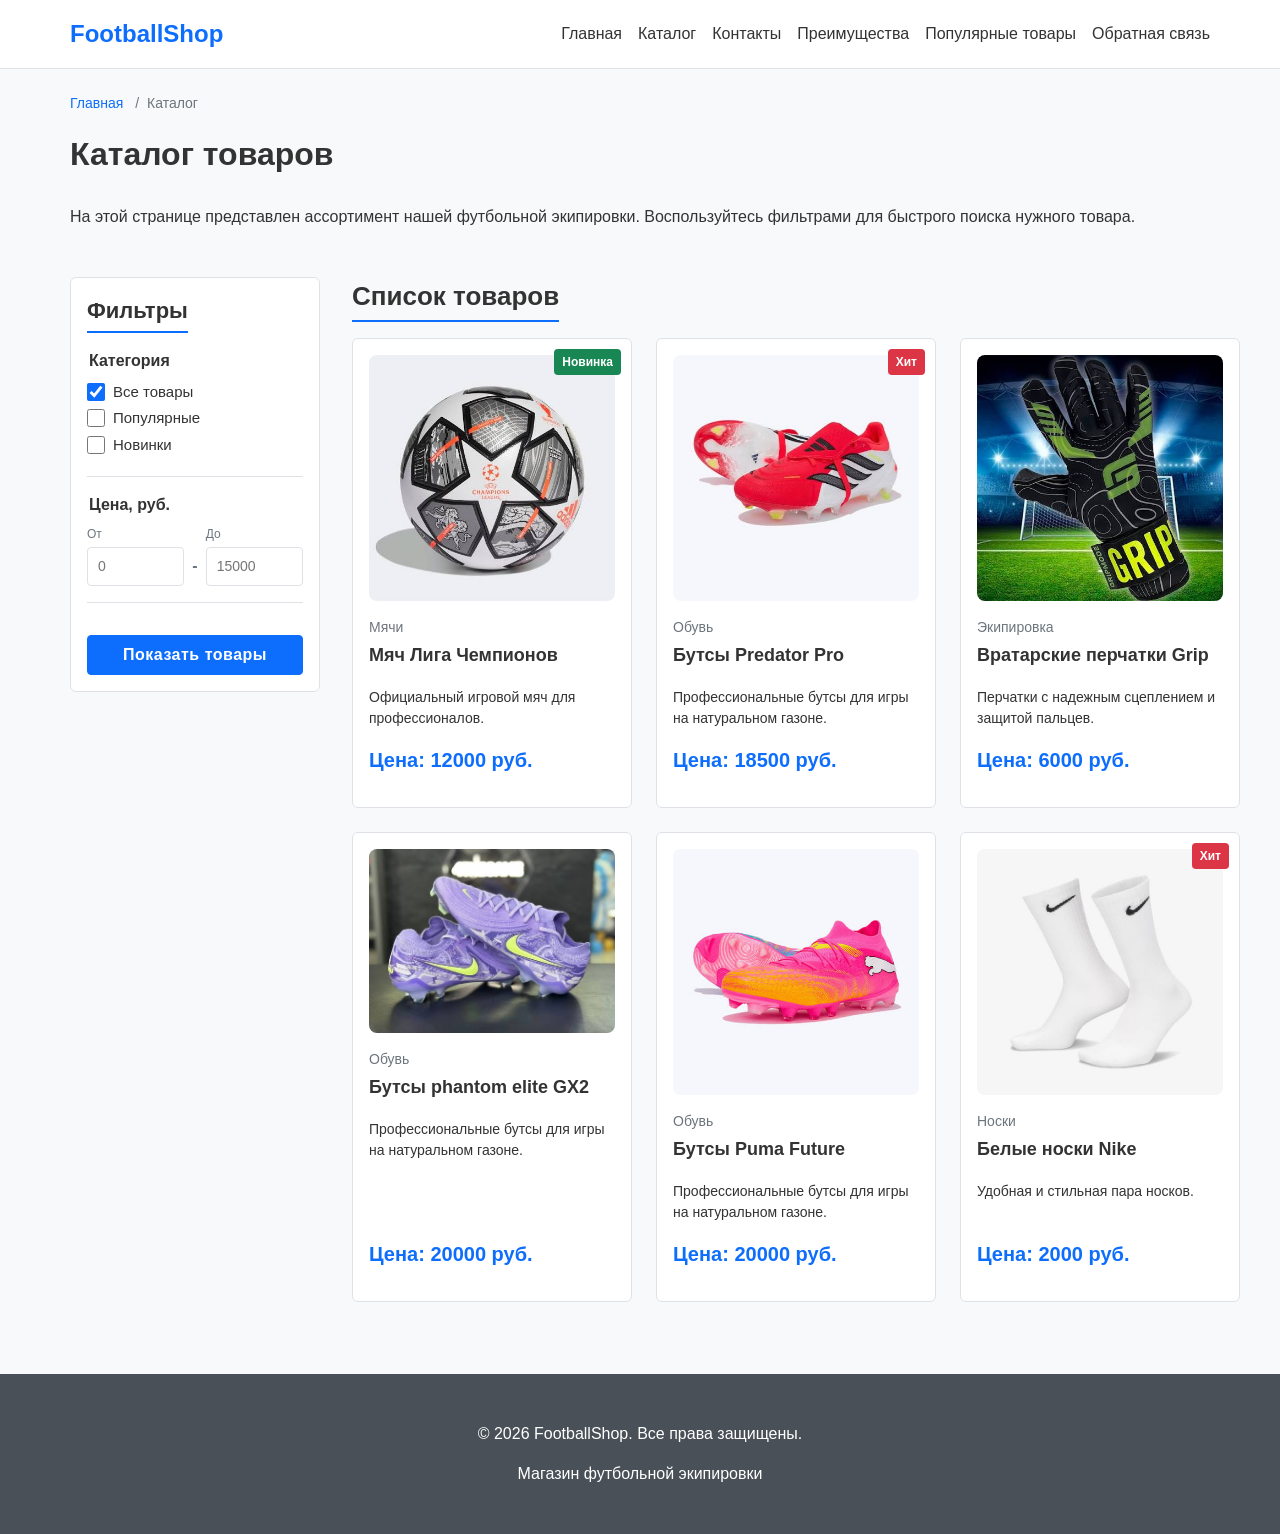
==== commit 384c7456: "add to catalog" ====
--- a/catalog.html
+++ b/catalog.html
@@ -117,6 +117,32 @@
                     <p class="product-card__description">Перчатки с надежным сцеплением и защитой пальцев.</p>
                     <p class="product-card__price">Цена: 6000 руб.</p>
                 </article>
+
+                <article class="product-card">
+                    <img src="images/phantom.jpg" alt="Бутсы phantom elite GX2" style="width: 100%; height: auto; border-radius: 8px;">
+                    <div class="product-card__category">Обувь</div>
+                    <h3 class="product-card__title">Бутсы phantom elite GX2</h3>
+                    <p class="product-card__description">Профессиональные бутсы для игры на натуральном газоне.</p>
+                    <p class="product-card__price">Цена: 20000 руб.</p>
+                </article>
+
+                <article class="product-card">
+                    <img src="images/puma.jpg" alt="Бутсы Puma Future" style="width: 100%; height: auto; border-radius: 8px;">
+                    <div class="product-card__category">Обувь</div>
+                    <h3 class="product-card__title">Бутсы Puma Future</h3>
+                    <p class="product-card__description">Профессиональные бутсы для игры на натуральном газоне.</p>
+                    <p class="product-card__price">Цена: 20000 руб.</p>
+                </article>
+
+                <article class="product-card">
+                    <span class="product-card__badge">Хит</span>
+                    <img src="images/whiteSocks.jpg" alt="Белые носки Nike" style="width: 100%; height: auto; border-radius: 8px;">
+                    <div class="product-card__category">Носки</div>
+                    <h3 class="product-card__title">Белые носки Nike</h3>
+                    <p class="product-card__description">Удобная и стильная пара носков.</p>
+                    <p class="product-card__price">Цена: 2000 руб.</p>
+                </article>
+
             </div>
         </section>
     </section>
--- a/css/style.css
+++ b/css/style.css
@@ -223,7 +223,7 @@
 /* Карточки товаров */
 .products-grid {
     display: grid;
-    grid-template-columns: repeat(auto-fill, minmax(280px, 1fr));
+    grid-template-columns: repeat(3, minmax(280px, 1fr));
     gap: var(--space-lg);
 }
 
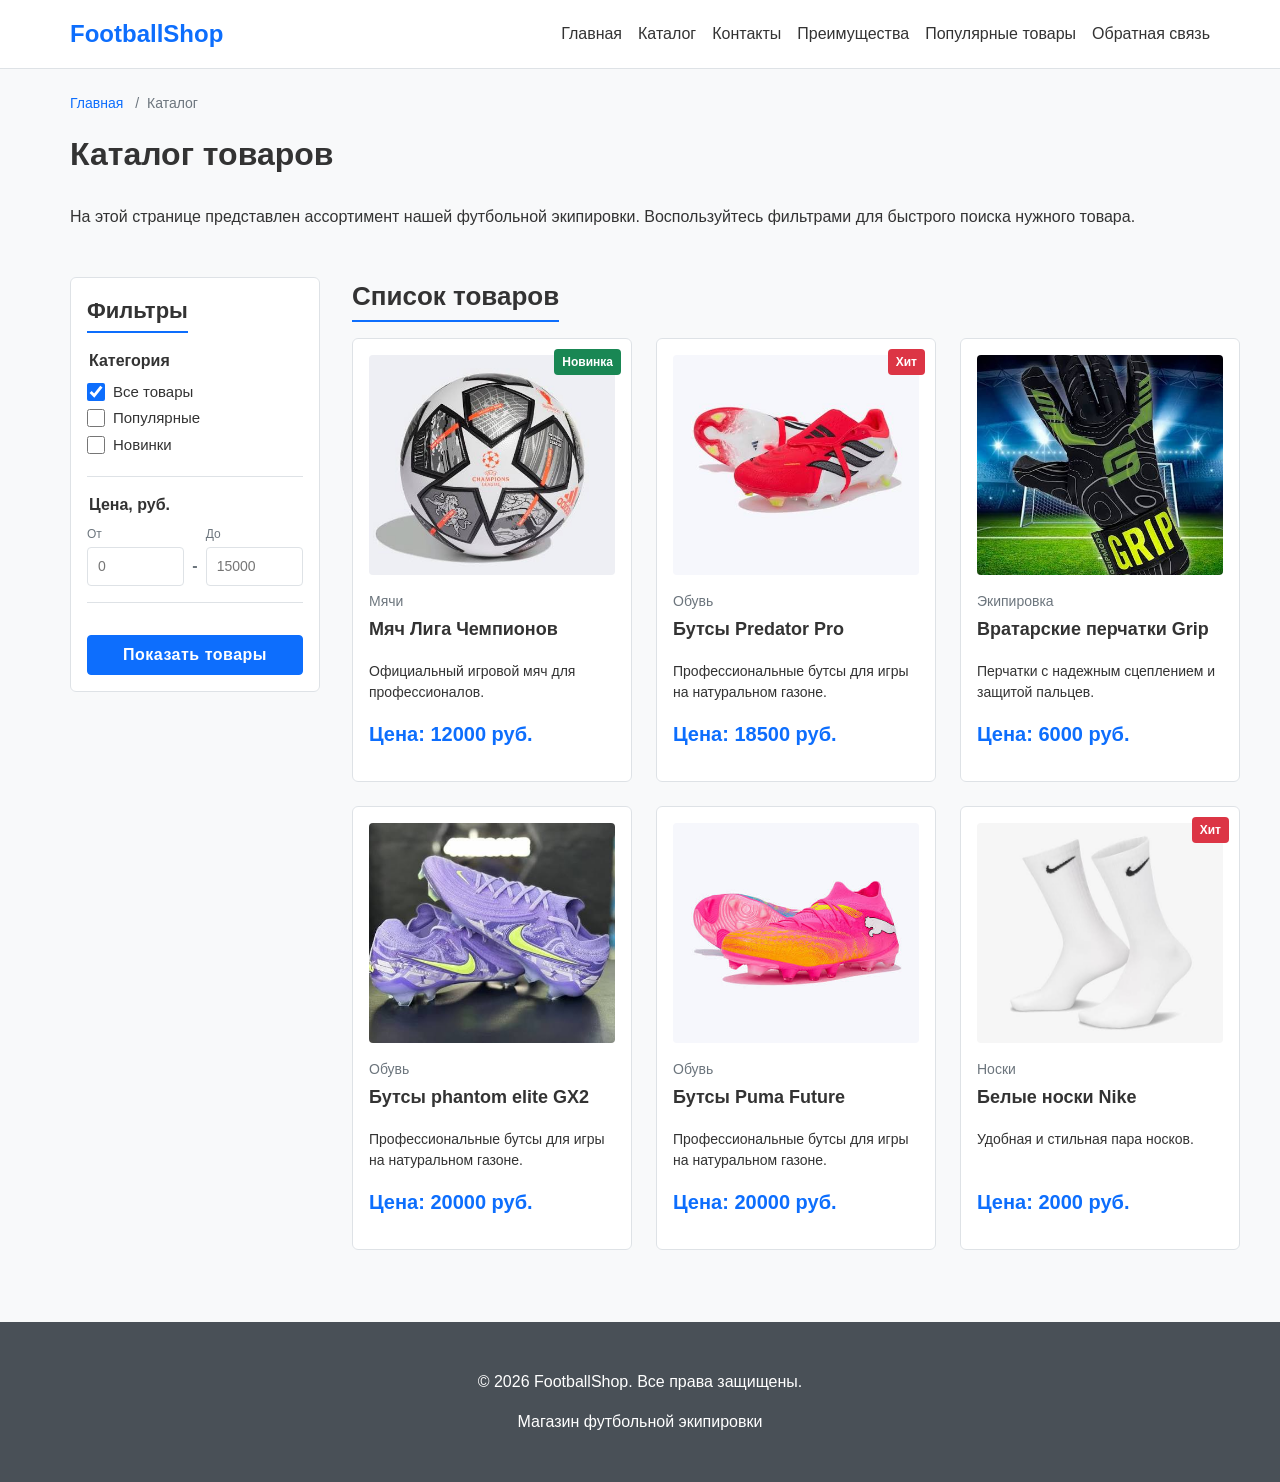
==== commit aced78fa: "update product-cards" ====
--- a/catalog.html
+++ b/catalog.html
@@ -94,7 +94,7 @@
             <div class="products-grid">
                 <article class="product-card">
                     <span class="product-card__badge product-card__badge--new">Новинка</span>
-                    <img src="images/ball.jpg" alt="Мяч Лига Чемпионов" style="width: 100%; height: auto; border-radius: 8px;">
+                    <img src="images/ball.jpg" alt="Мяч Лига Чемпионов" class="product-card-img">
                     <div class="product-card__category">Мячи</div>
                     <h3 class="product-card__title">Мяч Лига Чемпионов</h3>
                     <p class="product-card__description">Официальный игровой мяч для профессионалов.</p>
@@ -103,7 +103,7 @@
 
                 <article class="product-card">
                     <span class="product-card__badge">Хит</span>
-                    <img src="images/boots.jpg" alt="Бутсы Predator Pro" style="width: 100%; height: auto; border-radius: 8px;">
+                    <img src="images/boots.jpg" alt="Бутсы Predator Pro" class="product-card-img">
                     <div class="product-card__category">Обувь</div>
                     <h3 class="product-card__title">Бутсы Predator Pro</h3>
                     <p class="product-card__description">Профессиональные бутсы для игры на натуральном газоне.</p>
@@ -111,7 +111,7 @@
                 </article>
 
                 <article class="product-card">
-                    <img src="images/hands.jpg" alt="Вратарские перчатки Grip" style="width: 100%; height: auto; border-radius: 8px;">
+                    <img src="images/hands.jpg" alt="Вратарские перчатки Grip" class="product-card-img">
                     <div class="product-card__category">Экипировка</div>
                     <h3 class="product-card__title">Вратарские перчатки Grip</h3>
                     <p class="product-card__description">Перчатки с надежным сцеплением и защитой пальцев.</p>
@@ -119,7 +119,7 @@
                 </article>
 
                 <article class="product-card">
-                    <img src="images/phantom.jpg" alt="Бутсы phantom elite GX2" style="width: 100%; height: auto; border-radius: 8px;">
+                    <img src="images/phantom.jpg" alt="Бутсы phantom elite GX2" class="product-card-img">
                     <div class="product-card__category">Обувь</div>
                     <h3 class="product-card__title">Бутсы phantom elite GX2</h3>
                     <p class="product-card__description">Профессиональные бутсы для игры на натуральном газоне.</p>
@@ -127,7 +127,7 @@
                 </article>
 
                 <article class="product-card">
-                    <img src="images/puma.jpg" alt="Бутсы Puma Future" style="width: 100%; height: auto; border-radius: 8px;">
+                    <img src="images/puma.jpg" alt="Бутсы Puma Future" class="product-card-img">
                     <div class="product-card__category">Обувь</div>
                     <h3 class="product-card__title">Бутсы Puma Future</h3>
                     <p class="product-card__description">Профессиональные бутсы для игры на натуральном газоне.</p>
@@ -136,7 +136,7 @@
 
                 <article class="product-card">
                     <span class="product-card__badge">Хит</span>
-                    <img src="images/whiteSocks.jpg" alt="Белые носки Nike" style="width: 100%; height: auto; border-radius: 8px;">
+                    <img src="images/whiteSocks.jpg" alt="Белые носки Nike" class="product-card-img">
                     <div class="product-card__category">Носки</div>
                     <h3 class="product-card__title">Белые носки Nike</h3>
                     <p class="product-card__description">Удобная и стильная пара носков.</p>
--- a/css/style.css
+++ b/css/style.css
@@ -295,6 +295,12 @@
     margin: 0 0 var(--space-md);
 }
 
+.product-card-img {
+    width: 100%;
+    height: auto;
+    border-radius: 8px;
+}
+
 .product-card .button {
     width: 100%;
     margin-top: auto;
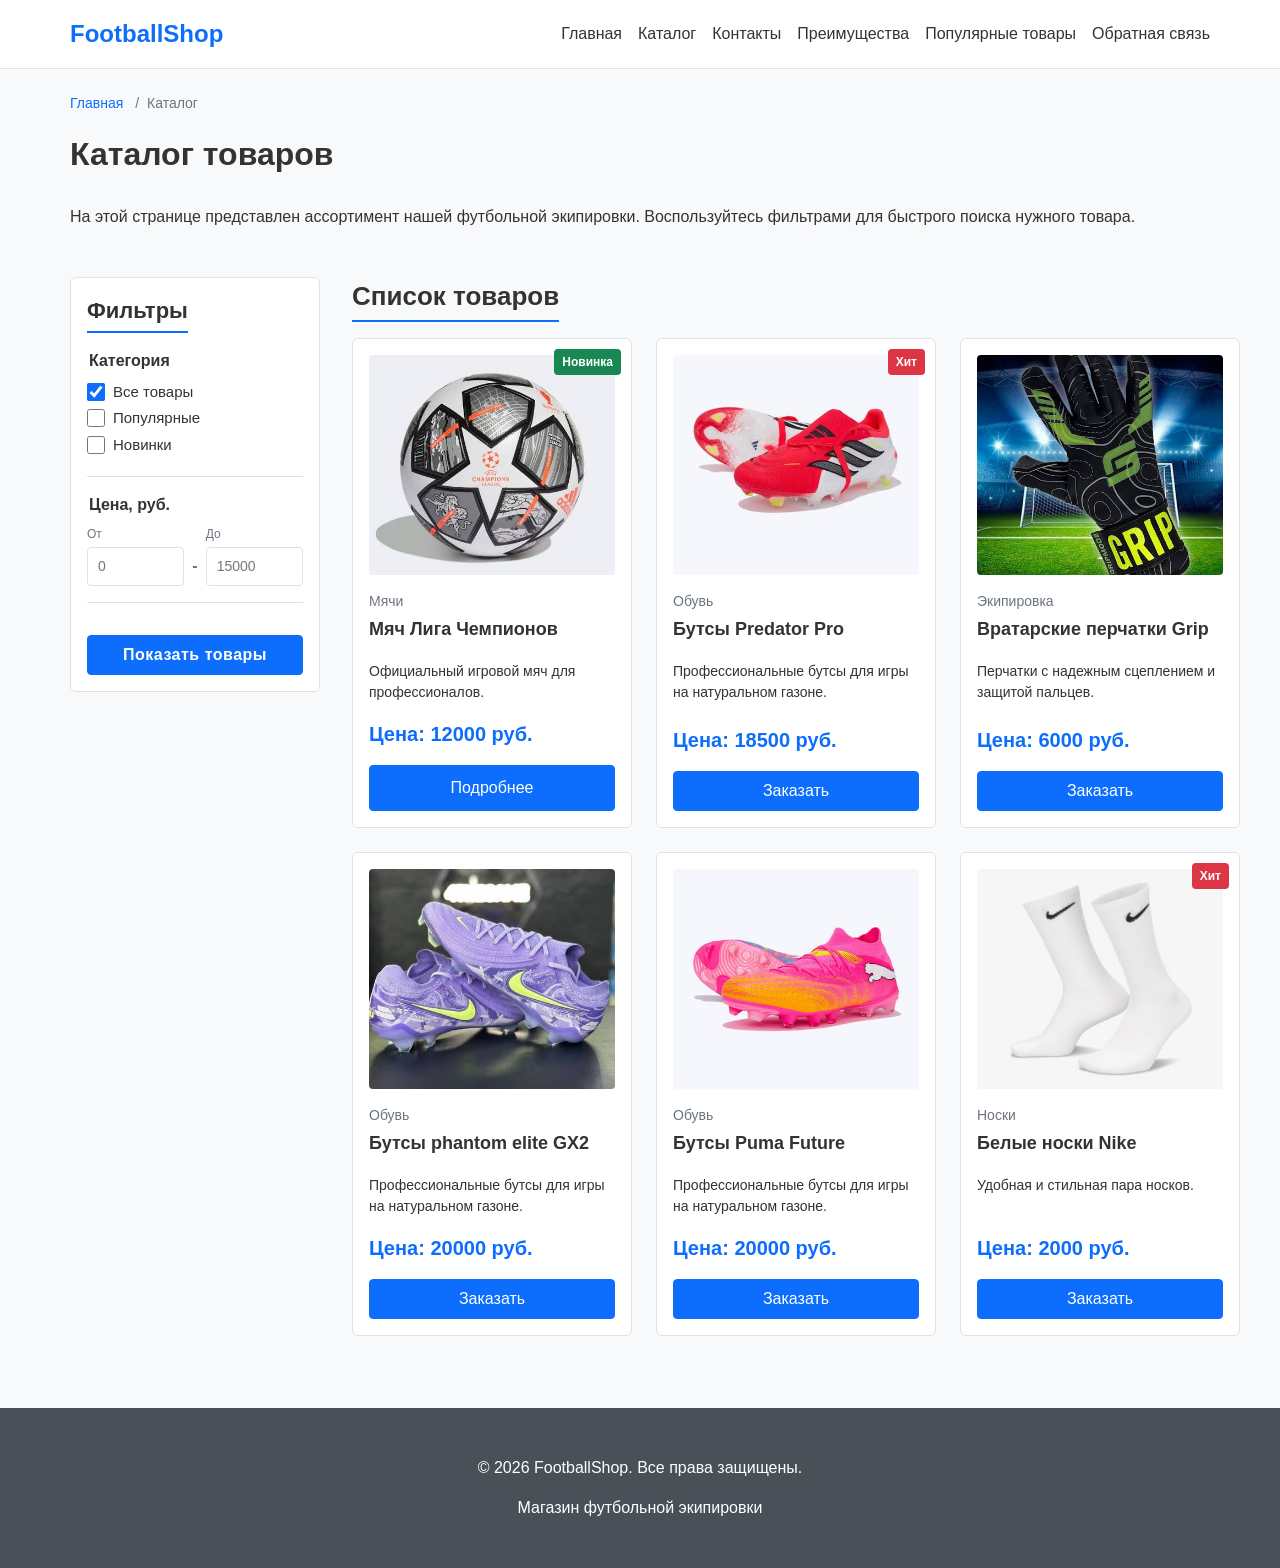
==== commit 07b34f28: "add card of product" ====
--- a/catalog.html
+++ b/catalog.html
@@ -11,6 +11,7 @@
     <meta name="description" content="Каталог товаров футбольного магазина.">
     <title>Каталог товаров — Футбольный магазин</title>
     <link rel="stylesheet" href="css/style.css">
+    <script src="js/main.js" defer></script>
 </head>
 <body id="top">
 <header>
@@ -99,6 +100,7 @@
                     <h3 class="product-card__title">Мяч Лига Чемпионов</h3>
                     <p class="product-card__description">Официальный игровой мяч для профессионалов.</p>
                     <p class="product-card__price">Цена: 12000 руб.</p>
+                    <a class="button product-card__button" href="product.html">Подробнее</a>
                 </article>
 
                 <article class="product-card">
@@ -108,6 +110,9 @@
                     <h3 class="product-card__title">Бутсы Predator Pro</h3>
                     <p class="product-card__description">Профессиональные бутсы для игры на натуральном газоне.</p>
                     <p class="product-card__price">Цена: 18500 руб.</p>
+                    <button class="button product-card__button" type="button" data-product="Бутсы Predator Pro">
+                        Заказать
+                    </button>
                 </article>
 
                 <article class="product-card">
@@ -116,6 +121,9 @@
                     <h3 class="product-card__title">Вратарские перчатки Grip</h3>
                     <p class="product-card__description">Перчатки с надежным сцеплением и защитой пальцев.</p>
                     <p class="product-card__price">Цена: 6000 руб.</p>
+                    <button class="button product-card__button" type="button" data-product="Вратарские перчатки Grip">
+                        Заказать
+                    </button>
                 </article>
 
                 <article class="product-card">
@@ -124,6 +132,9 @@
                     <h3 class="product-card__title">Бутсы phantom elite GX2</h3>
                     <p class="product-card__description">Профессиональные бутсы для игры на натуральном газоне.</p>
                     <p class="product-card__price">Цена: 20000 руб.</p>
+                    <button class="button product-card__button" type="button" data-product="Бутсы phantom elite GX2">
+                        Заказать
+                    </button>
                 </article>
 
                 <article class="product-card">
@@ -132,6 +143,9 @@
                     <h3 class="product-card__title">Бутсы Puma Future</h3>
                     <p class="product-card__description">Профессиональные бутсы для игры на натуральном газоне.</p>
                     <p class="product-card__price">Цена: 20000 руб.</p>
+                    <button class="button product-card__button" type="button" data-product="Бутсы Puma Future">
+                        Заказать
+                    </button>
                 </article>
 
                 <article class="product-card">
@@ -141,6 +155,9 @@
                     <h3 class="product-card__title">Белые носки Nike</h3>
                     <p class="product-card__description">Удобная и стильная пара носков.</p>
                     <p class="product-card__price">Цена: 2000 руб.</p>
+                    <button class="button product-card__button" type="button" data-product="Белые носки Nike">
+                        Заказать
+                    </button>
                 </article>
 
             </div>
@@ -153,6 +170,97 @@
     <p>Магазин футбольной экипировки</p>
 </footer>
 
+<dialog class="order-dialog" id="order-dialog" aria-labelledby="order-dialog-title">
+    <h2 class="order-dialog__title" id="order-dialog-title">Оформление заявки</h2>
+
+    <form class="order-form" id="order-form" action="#" method="post" novalidate>
+        <input id="selected-product" name="selected-product" type="hidden">
+
+        <div class="order-form__field">
+            <label class="order-form__label" for="order-name">Имя</label>
+            <input class="order-form__control" id="order-name"
+                    name="name"
+                    type="text"
+                    placeholder="Введите ваше имя"
+                    minlength="2"
+                    autocomplete="given-name"
+                    required
+            >
+        </div>
+
+        <div class="order-form__field">
+            <label class="order-form__label" for="order-email">E-mail</label>
+            <input class="order-form__control" id="order-email"
+                    name="email"
+                    type="email"
+                    placeholder="example@mail.ru"
+                    autocomplete="email"
+                    required
+            >
+        </div>
+
+        <div class="order-form__field">
+            <label class="order-form__label" for="order-phone">Телефон</label>
+            <input class="order-form__control" id="order-phone"
+                    name="phone"
+                    type="tel"
+                    inputmode="tel"
+                    placeholder="+7 (900) 000-00-00"
+                    pattern="^\+7 \(\d{3}\) \d{3}-\d{2}-\d{2}$"
+                    required
+            >
+            <small class="order-form__hint">Формат: +7 (900) 000-00-00</small>
+        </div>
+
+        <div class="order-form__field">
+            <label class="order-form__label" for="order-date">Дата связи</label>
+            <input class="order-form__control" id="order-date"
+                    name="date"
+                    type="date"
+            >
+        </div>
+
+        <div class="order-form__field">
+            <label class="order-form__label" for="order-topic">Тема заявки</label>
+            <select class="order-form__control" id="order-topic" name="topic" required>
+                <option value="">Выберите тему</option>
+                <option value="product">Заказ товара</option>
+                <option value="consultation">Консультация</option>
+                <option value="delivery">Доставка</option>
+            </select>
+        </div>
+
+        <div class="order-form__field">
+            <label class="order-form__label" for="order-comment">Комментарий</label>
+            <textarea class="order-form__control" id="order-comment"
+                    name="comment"
+                    rows="4"
+                    placeholder="Укажите дополнительную информацию"
+            ></textarea>
+        </div>
+
+        <div class="order-form__field order-form__field--checkbox">
+            <label class="order-form__label">
+                <input class="order-form__control" id="order-agreement"
+                        name="agreement"
+                        type="checkbox"
+                        required
+                >
+                Я согласен на обработку данных
+            </label>
+        </div>
+
+        <div class="order-form__actions">
+            <button class="button order-form__button" type="button" id="close-order-dialog">Закрыть</button>
+            <button class="button order-form__button" type="submit">Отправить заявку</button>
+        </div>
+    </form>
+</dialog>
+
+<p class="success-message" id="success-message" hidden>
+    Форма успешно отправлена!
+</p>
+
 <a href="#top" class="scroll-top" aria-label="Вернуться наверх">↑</a>
 </body>
 </html>
--- a/css/style.css
+++ b/css/style.css
@@ -306,6 +306,10 @@
     margin-top: auto;
 }
 
+.product-card__button {
+    margin-top: 20px;
+}
+
 /* Отзывы */
 .reviews-grid {
     display: grid;
@@ -585,11 +589,12 @@
     width: 100%;
     border-collapse: collapse;
     margin-top: var(--space-lg);
+    border: 1px solid var(--color-border);
 }
 
 .product-table th, .product-table td {
     padding: 8px 12px;
-    border-bottom: 1px solid var(--color-border);
+    border: 1px solid var(--color-border);
     text-align: left;
 }
 
